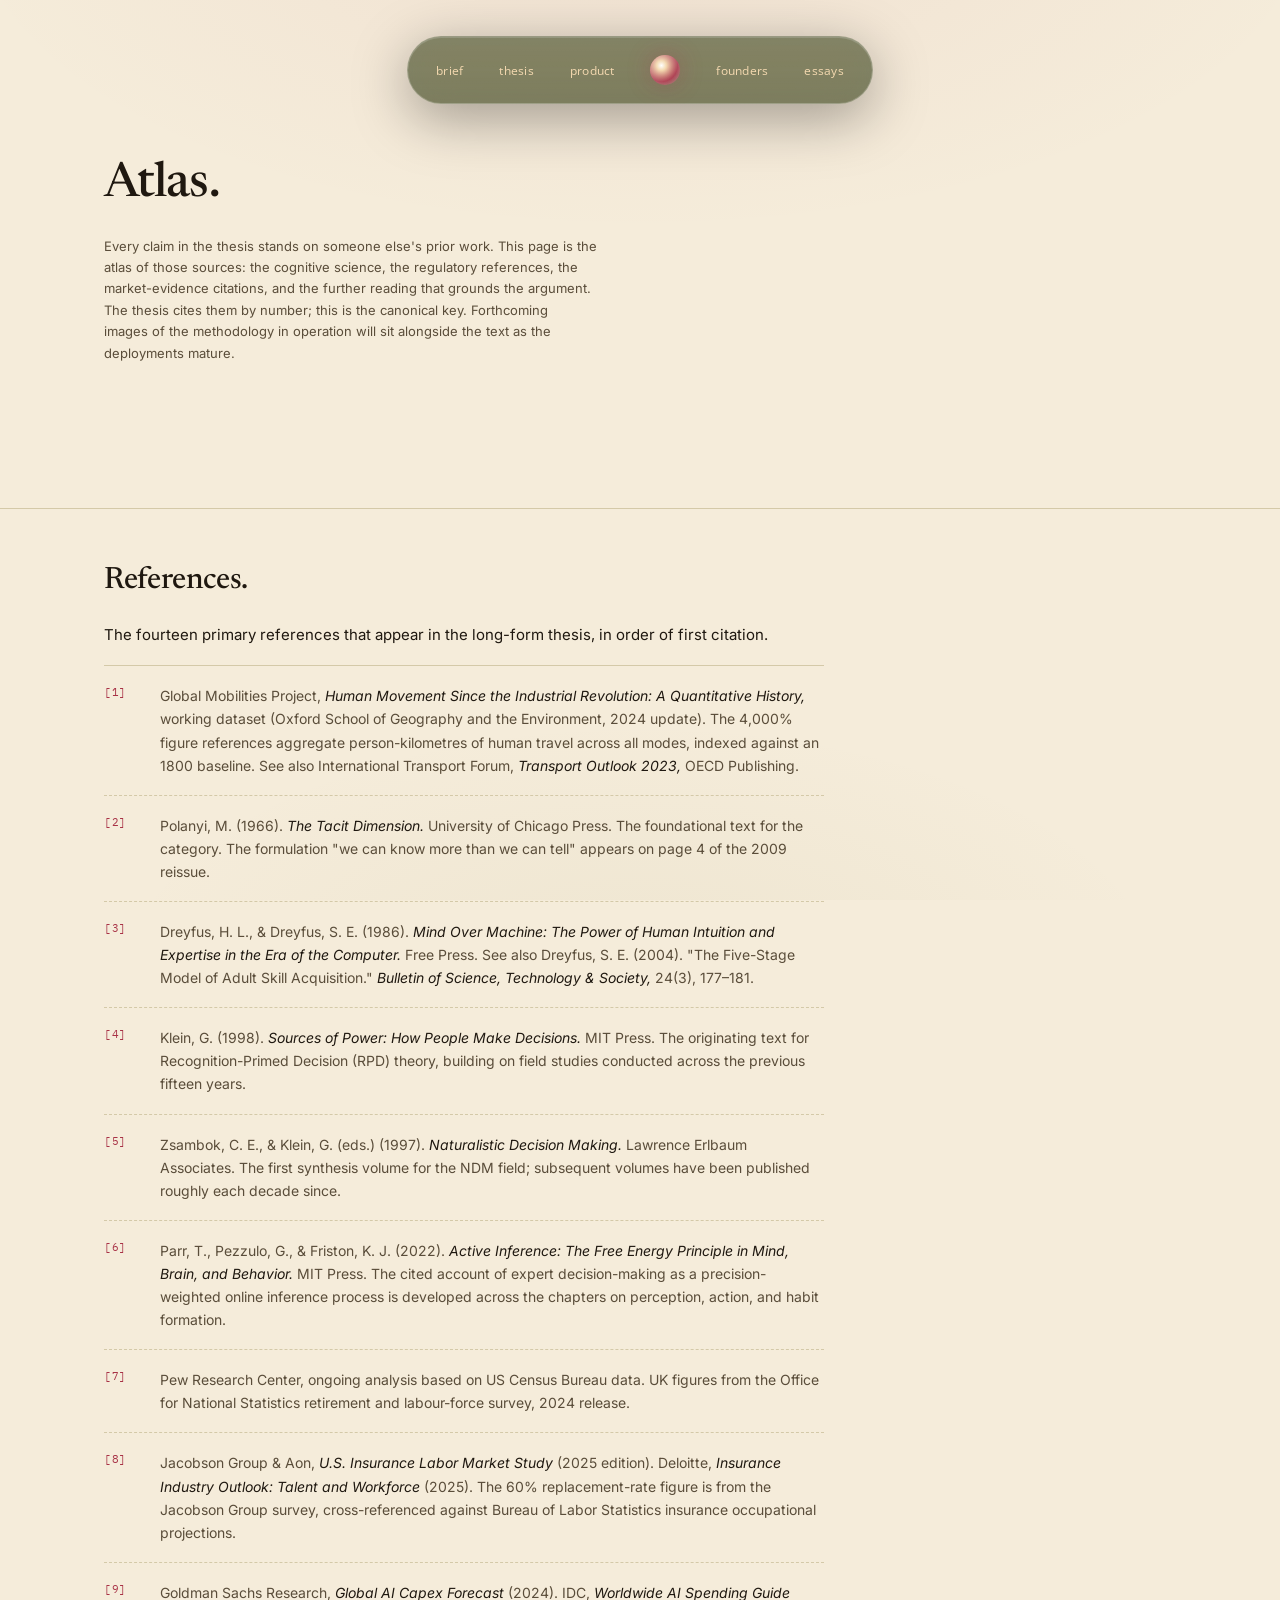
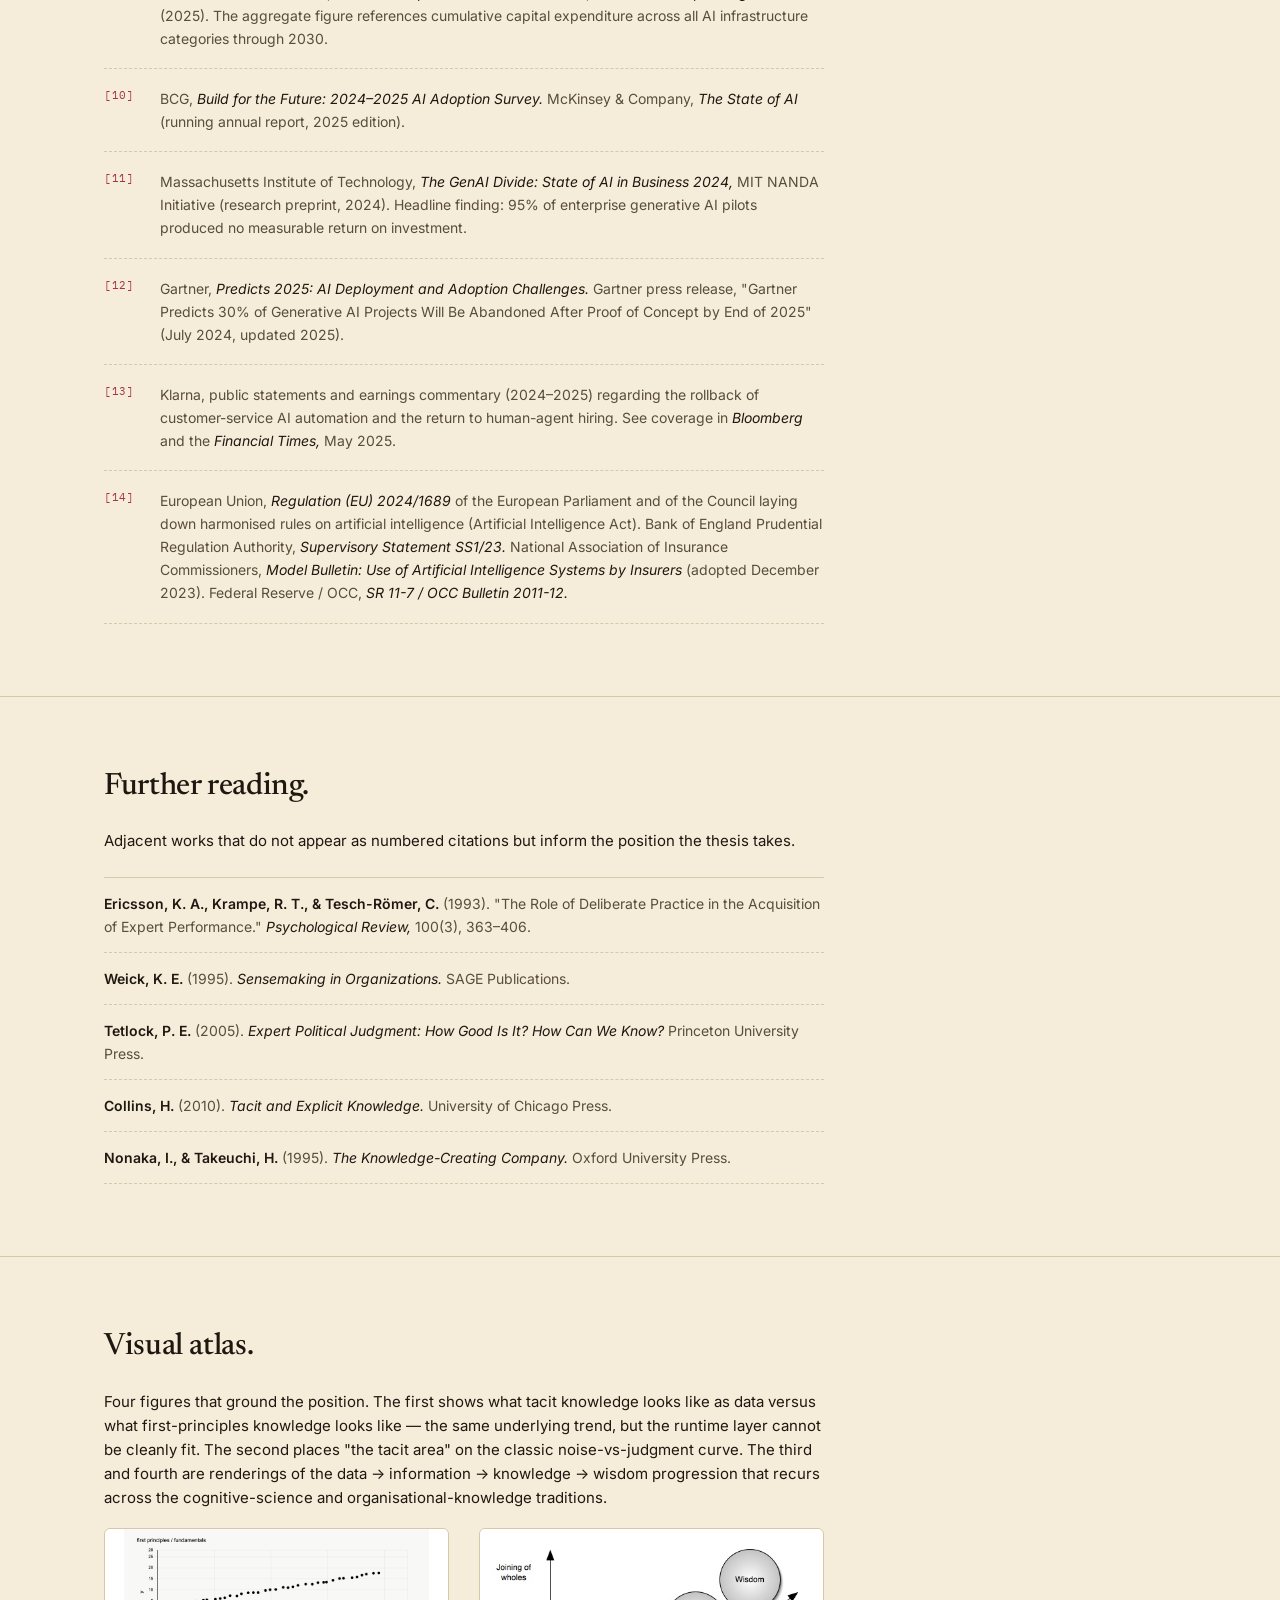
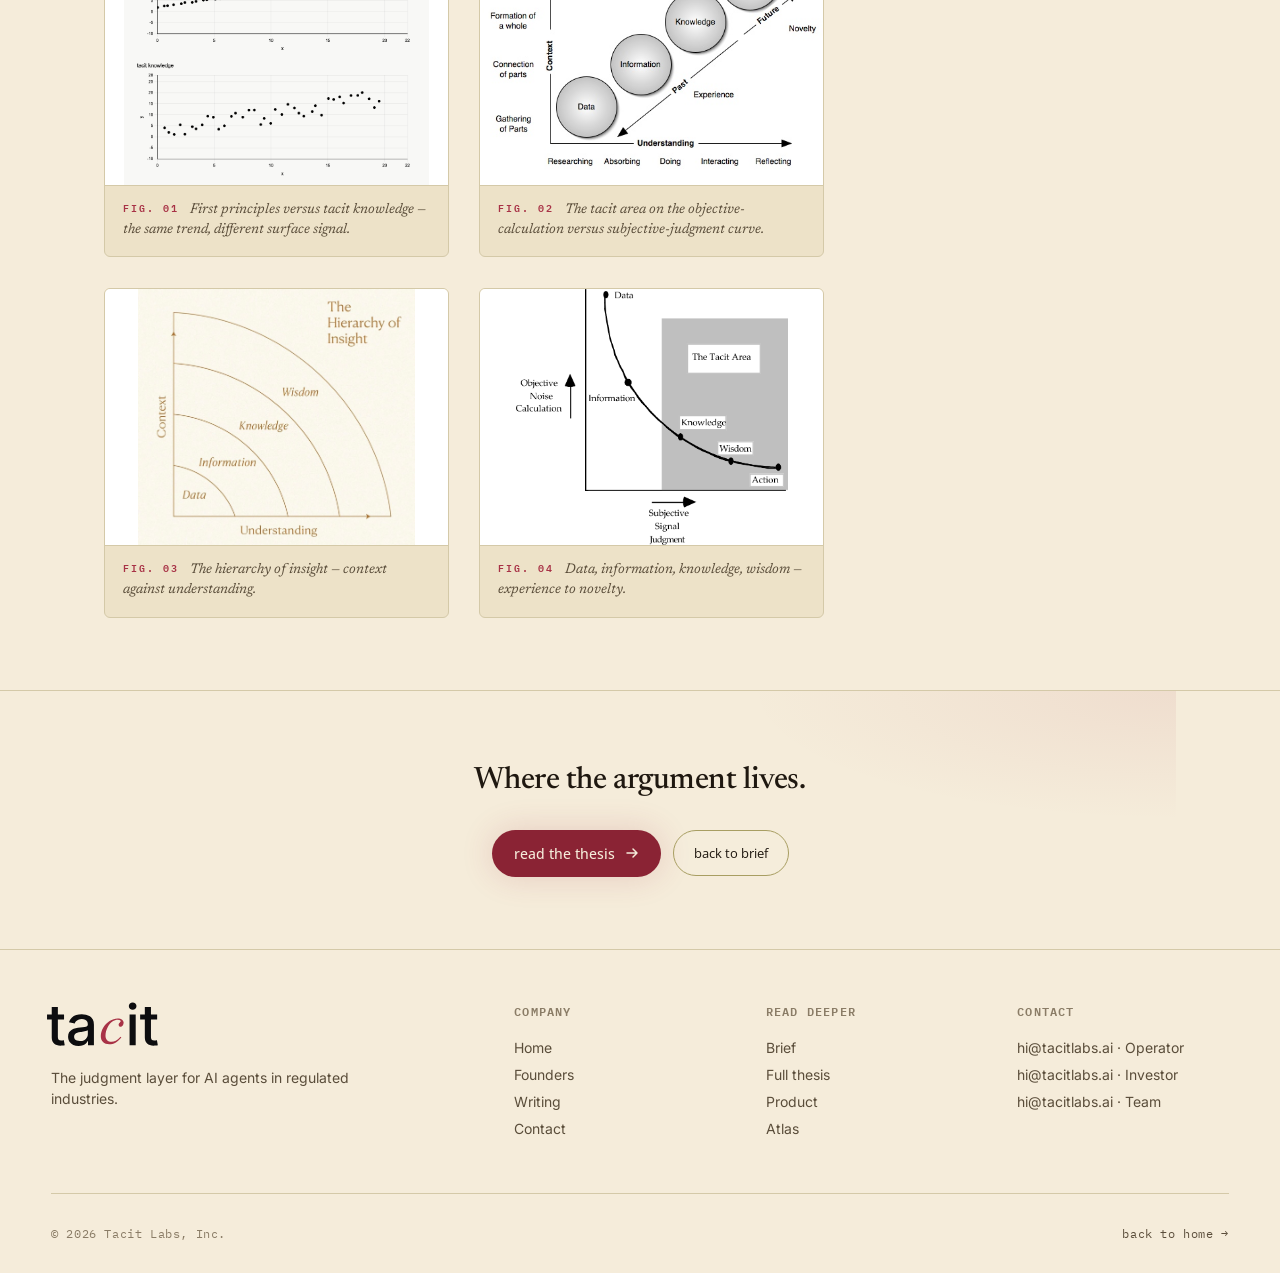
==== atlas.html @ 92743962 "Initial commit: Tacit Labs marketing site Static site for tacitlabs.ai — home (video hero), brief, f" ====
<!doctype html>
<html lang="en">
<head>
<meta charset="utf-8">
<meta name="viewport" content="width=device-width,initial-scale=1">
<meta name="description" content="An atlas of expert judgement: the three layers of organisational knowledge, the intellectual lineage Tacit draws on, and the methodological commitments it forces.">
<meta name="author" content="Tacit Labs">
<meta name="theme-color" content="#a83246">
<link rel="canonical" href="https://tacitlabs.ai/atlas.html">
<link rel="icon" type="image/svg+xml" href="assets/favicon.svg">
<link rel="apple-touch-icon" href="assets/favicon.svg">

<meta property="og:type" content="article">
<meta property="og:site_name" content="Tacit">
<meta property="og:title" content="Atlas — Tacit">
<meta property="og:description" content="An atlas of expert judgement: the three layers of organisational knowledge, the intellectual lineage, and the commitments it forces.">
<meta property="og:url" content="https://tacitlabs.ai/atlas.html">
<meta property="og:image" content="https://tacitlabs.ai/assets/og-card.svg">
<meta property="og:image:type" content="image/svg+xml">
<meta property="og:image:width" content="1200">
<meta property="og:image:height" content="630">

<meta name="twitter:card" content="summary_large_image">
<meta name="twitter:title" content="Atlas — Tacit">
<meta name="twitter:description" content="An atlas of expert judgement: the three layers of organisational knowledge and the intellectual lineage.">
<meta name="twitter:image" content="https://tacitlabs.ai/assets/og-card.svg">

<link rel="preconnect" href="https://fonts.googleapis.com">
<link rel="preconnect" href="https://fonts.gstatic.com" crossorigin>
<link href="https://fonts.googleapis.com/css2?family=IBM+Plex+Mono:wght@400;500;600&family=Inter:wght@300;400;500;600;700&family=Newsreader:ital,opsz,wght@0,6..72,400;0,6..72,500;0,6..72,600;0,6..72,700;1,6..72,400&family=Open+Sans:wght@400;500;600;700;800&display=swap" rel="stylesheet">
<link rel="stylesheet" href="tacit-reading.css">
<title>Atlas — Tacit</title>
<style>
  .source-grid{
    display:grid;
    grid-template-columns:repeat(2, minmax(0, 1fr));
    gap:clamp(20px, 2.4vw, 36px);
    margin-top:14px;
  }
  @media (max-width:760px){ .source-grid{ grid-template-columns:1fr; } }
  .source-card{
    padding:22px 22px 24px;
    border:1px solid var(--border);
    border-radius:6px;
    background:var(--bg-deep);
    display:flex; flex-direction:column; gap:10px;
  }
  .source-card .src-meta{
    font:10px/1 "IBM Plex Mono", monospace;
    letter-spacing:.20em;
    text-transform:uppercase;
    color:var(--text-dim);
  }
  .source-card h3{
    font:600 18px/1.25 "Newsreader", Georgia, serif;
    color:var(--text);
    margin:0;
    letter-spacing:-0.005em;
  }
  .source-card h3 .who-meta{
    display:block;
    font:400 12px/1.3 "IBM Plex Mono", monospace;
    color:var(--text-dim);
    letter-spacing:.06em;
    text-transform:none;
    margin-top:4px;
  }
  .source-card p{
    margin:0;
    font:14px/1.6 "Söhne", "Inter", system-ui, sans-serif;
    color:var(--text-muted);
  }
  .source-card .src-work{
    font:11px/1.5 "IBM Plex Mono", monospace;
    color:var(--accent);
    letter-spacing:.04em;
    margin-top:auto;
    padding-top:6px;
    border-top:1px dashed var(--border);
  }

  .layer-stack{
    display:flex; flex-direction:column; gap:14px;
    margin-top:18px;
  }
  .layer-row{
    display:grid;
    grid-template-columns:84px 1fr;
    gap:24px;
    padding:18px 0;
    border-bottom:1px solid var(--border);
    align-items:baseline;
  }
  .layer-row:last-child{ border-bottom:none; }
  .layer-pct{
    font:600 28px/1 "Newsreader", Georgia, serif;
    color:var(--accent);
    font-variant-numeric:tabular-nums;
  }
  .layer-body strong{ display:block; font:600 14px/1.4 "Söhne","Inter",system-ui,sans-serif; letter-spacing:.02em; margin-bottom:6px; }
  .layer-body p{ margin:0; font:14px/1.65 "Söhne","Inter",system-ui,sans-serif; color:var(--text-muted); }

  .commit-list{
    list-style:none;
    margin:14px 0 0;
    padding:0;
    display:flex; flex-direction:column; gap:14px;
  }
  .commit-list li{
    padding-left:22px;
    position:relative;
    font:14px/1.65 "Söhne","Inter",system-ui,sans-serif;
    color:var(--text-muted);
  }
  .commit-list li::before{
    content:"·";
    position:absolute;
    left:0; top:-2px;
    font:600 22px/1 "Newsreader", Georgia, serif;
    color:var(--accent);
  }
  .commit-list strong{ color:var(--text); font-weight:600; }

  /* References list */
  .references-block{
    margin-top:18px;
  }
  .references-block ol{
    counter-reset:ref;
    list-style:none;
    margin:0;
    padding:0;
    border-top:1px solid var(--border);
  }
  .references-block li{
    counter-increment:ref;
    position:relative;
    padding:18px 0 18px 56px;
    border-bottom:1px dashed var(--border);
    font:14px/1.65 "Söhne","Inter",system-ui,sans-serif;
    color:var(--text-muted);
  }
  .references-block li::before{
    content:"[" counter(ref) "]";
    position:absolute;
    left:0; top:18px;
    font:11px/1.5 "IBM Plex Mono",monospace;
    letter-spacing:.06em;
    color:var(--accent);
  }
  .references-block li strong{ color:var(--text); font-weight:600; }
  .references-block li em{ color:var(--text); font-style:italic; }
  .further-reading-block{ margin-top:24px; }
  .further-reading-block ul{ list-style:none; margin:0; padding:0; border-top:1px solid var(--border); }
  .further-reading-block li{
    padding:14px 0;
    font:14px/1.65 "Söhne","Inter",system-ui,sans-serif;
    color:var(--text-muted);
    border-bottom:1px dashed var(--border);
  }
  .further-reading-block li em{ color:var(--text); font-style:italic; }
  .further-reading-block li strong{ color:var(--text); font-weight:600; }

  /* Image placeholders */
  .image-grid{
    display:grid;
    grid-template-columns:repeat(2, minmax(0, 1fr));
    gap:clamp(20px,2.4vw,32px);
    margin-top:18px;
  }
  @media (max-width:760px){ .image-grid{ grid-template-columns:1fr; } }
  .image-card{
    margin:0;
    border:1px solid var(--border);
    border-radius:6px;
    background:var(--bg-deep);
    overflow:hidden;
    display:flex; flex-direction:column;
  }
  .image-card img{
    width:100%; height:auto;
    aspect-ratio:4 / 3;
    object-fit:contain;
    object-position:center;
    background:#ffffff;
    display:block;
    border-bottom:1px solid var(--border);
  }
  .image-card .ic-figcaption{
    padding:14px 18px 16px;
    font:14px/1.45 "Newsreader",Georgia,serif;
    font-style:italic;
    color:var(--text-muted);
  }
  .image-card .ic-label{
    display:inline-block;
    margin-right:8px;
    font:600 10px/1 "IBM Plex Mono",monospace;
    letter-spacing:.20em;
    text-transform:uppercase;
    color:var(--accent);
    font-style:normal;
    vertical-align:1px;
  }
</style>
</head>
<body class="palette-maroon">

  <div class="nav-wrap">
    <nav class="tacit-nav" aria-label="Primary">
      <a href="brief.html" data-nav="brief">brief</a>
      <a href="thesis.html" data-nav="thesis">thesis</a>
      <a href="product.html" data-nav="product">product</a>
      <a href="index.html" class="logo-link" aria-label="Home"><span class="logo" aria-hidden="true"></span></a>
      <a href="founders.html" data-nav="founders">founders</a>
      <a href="essays.html" data-nav="essays">essays</a>
    </nav>
  </div>

  <main class="page">
    <header>
      <h1 class="page-title">Atlas.</h1>
      <p class="t10 lead">Every claim in the thesis stands on someone else's prior work. This page is the atlas of those sources: the cognitive science, the regulatory references, the market-evidence citations, and the further reading that grounds the argument. The thesis cites them by number; this is the canonical key. Forthcoming images of the methodology in operation will sit alongside the text as the deployments mature.</p>
    </header>

    <section class="section col">
      <h2 class="section-title">References.</h2>
      <p class="t12">The fourteen primary references that appear in the long-form thesis, in order of first citation.</p>
      <div class="references-block">
        <ol>
          <li>Global Mobilities Project, <em>Human Movement Since the Industrial Revolution: A Quantitative History,</em> working dataset (Oxford School of Geography and the Environment, 2024 update). The 4,000% figure references aggregate person-kilometres of human travel across all modes, indexed against an 1800 baseline. See also International Transport Forum, <em>Transport Outlook 2023,</em> OECD Publishing.</li>
          <li>Polanyi, M. (1966). <em>The Tacit Dimension.</em> University of Chicago Press. The foundational text for the category. The formulation "we can know more than we can tell" appears on page 4 of the 2009 reissue.</li>
          <li>Dreyfus, H. L., &amp; Dreyfus, S. E. (1986). <em>Mind Over Machine: The Power of Human Intuition and Expertise in the Era of the Computer.</em> Free Press. See also Dreyfus, S. E. (2004). "The Five-Stage Model of Adult Skill Acquisition." <em>Bulletin of Science, Technology &amp; Society,</em> 24(3), 177–181.</li>
          <li>Klein, G. (1998). <em>Sources of Power: How People Make Decisions.</em> MIT Press. The originating text for Recognition-Primed Decision (RPD) theory, building on field studies conducted across the previous fifteen years.</li>
          <li>Zsambok, C. E., &amp; Klein, G. (eds.) (1997). <em>Naturalistic Decision Making.</em> Lawrence Erlbaum Associates. The first synthesis volume for the NDM field; subsequent volumes have been published roughly each decade since.</li>
          <li>Parr, T., Pezzulo, G., &amp; Friston, K. J. (2022). <em>Active Inference: The Free Energy Principle in Mind, Brain, and Behavior.</em> MIT Press. The cited account of expert decision-making as a precision-weighted online inference process is developed across the chapters on perception, action, and habit formation.</li>
          <li>Pew Research Center, ongoing analysis based on US Census Bureau data. UK figures from the Office for National Statistics retirement and labour-force survey, 2024 release.</li>
          <li>Jacobson Group &amp; Aon, <em>U.S. Insurance Labor Market Study</em> (2025 edition). Deloitte, <em>Insurance Industry Outlook: Talent and Workforce</em> (2025). The 60% replacement-rate figure is from the Jacobson Group survey, cross-referenced against Bureau of Labor Statistics insurance occupational projections.</li>
          <li>Goldman Sachs Research, <em>Global AI Capex Forecast</em> (2024). IDC, <em>Worldwide AI Spending Guide</em> (2025). The aggregate figure references cumulative capital expenditure across all AI infrastructure categories through 2030.</li>
          <li>BCG, <em>Build for the Future: 2024–2025 AI Adoption Survey.</em> McKinsey &amp; Company, <em>The State of AI</em> (running annual report, 2025 edition).</li>
          <li>Massachusetts Institute of Technology, <em>The GenAI Divide: State of AI in Business 2024,</em> MIT NANDA Initiative (research preprint, 2024). Headline finding: 95% of enterprise generative AI pilots produced no measurable return on investment.</li>
          <li>Gartner, <em>Predicts 2025: AI Deployment and Adoption Challenges.</em> Gartner press release, "Gartner Predicts 30% of Generative AI Projects Will Be Abandoned After Proof of Concept by End of 2025" (July 2024, updated 2025).</li>
          <li>Klarna, public statements and earnings commentary (2024–2025) regarding the rollback of customer-service AI automation and the return to human-agent hiring. See coverage in <em>Bloomberg</em> and the <em>Financial Times,</em> May 2025.</li>
          <li>European Union, <em>Regulation (EU) 2024/1689</em> of the European Parliament and of the Council laying down harmonised rules on artificial intelligence (Artificial Intelligence Act). Bank of England Prudential Regulation Authority, <em>Supervisory Statement SS1/23.</em> National Association of Insurance Commissioners, <em>Model Bulletin: Use of Artificial Intelligence Systems by Insurers</em> (adopted December 2023). Federal Reserve / OCC, <em>SR 11-7 / OCC Bulletin 2011-12.</em></li>
        </ol>
      </div>
    </section>

    <section class="section col">
      <h2 class="section-title">Further reading.</h2>
      <p class="t12">Adjacent works that do not appear as numbered citations but inform the position the thesis takes.</p>
      <div class="further-reading-block">
        <ul>
          <li><strong>Ericsson, K. A., Krampe, R. T., &amp; Tesch-Römer, C.</strong> (1993). "The Role of Deliberate Practice in the Acquisition of Expert Performance." <em>Psychological Review,</em> 100(3), 363–406.</li>
          <li><strong>Weick, K. E.</strong> (1995). <em>Sensemaking in Organizations.</em> SAGE Publications.</li>
          <li><strong>Tetlock, P. E.</strong> (2005). <em>Expert Political Judgment: How Good Is It? How Can We Know?</em> Princeton University Press.</li>
          <li><strong>Collins, H.</strong> (2010). <em>Tacit and Explicit Knowledge.</em> University of Chicago Press.</li>
          <li><strong>Nonaka, I., &amp; Takeuchi, H.</strong> (1995). <em>The Knowledge-Creating Company.</em> Oxford University Press.</li>
        </ul>
      </div>
    </section>

    <section class="section col">
      <h2 class="section-title">Visual atlas.</h2>
      <p class="t12">Four figures that ground the position. The first shows what tacit knowledge looks like as data versus what first-principles knowledge looks like — the same underlying trend, but the runtime layer cannot be cleanly fit. The second places "the tacit area" on the classic noise-vs-judgment curve. The third and fourth are renderings of the data → information → knowledge → wisdom progression that recurs across the cognitive-science and organisational-knowledge traditions.</p>
      <div class="image-grid">
        <figure class="image-card">
          <img src="assets/fig-tacit-vs-fundamentals.png" alt="Two scatter plots: clean linear trend labeled 'first principles / fundamentals' above, noisy trend labeled 'tacit knowledge' below.">
          <figcaption class="ic-figcaption"><span class="ic-label">Fig. 01</span> First principles versus tacit knowledge — the same trend, different surface signal.</figcaption>
        </figure>
        <figure class="image-card">
          <img src="assets/fig-tacit-area.jpg" alt="A curve descending from 'Data' through 'Information / Knowledge / Wisdom' to 'Action', with the right portion shaded as 'The Tacit Area'.">
          <figcaption class="ic-figcaption"><span class="ic-label">Fig. 02</span> The tacit area on the objective-calculation versus subjective-judgment curve.</figcaption>
        </figure>
        <figure class="image-card">
          <img src="assets/fig-hierarchy-of-insight.jpg" alt="Editorial parchment diagram of nested arcs: Data, Information, Knowledge, Wisdom — with axes Context and Understanding.">
          <figcaption class="ic-figcaption"><span class="ic-label">Fig. 03</span> The hierarchy of insight — context against understanding.</figcaption>
        </figure>
        <figure class="image-card">
          <img src="assets/fig-dikw-progression.png" alt="Four circles arranged diagonally — Data, Information, Knowledge, Wisdom — with axes Context (vertical) and Understanding (horizontal), and a diagonal labelled Past · Experience · Future · Novelty.">
          <figcaption class="ic-figcaption"><span class="ic-label">Fig. 04</span> Data, information, knowledge, wisdom — experience to novelty.</figcaption>
        </figure>
      </div>
    </section>

    <section class="section-cta cta-center">
      <h2 class="h">Where the argument lives.</h2>
      <div class="ctas">
        <a class="cta" href="thesis.html">read the thesis
          <svg width="14" height="14" viewBox="0 0 14 14" fill="none" aria-hidden="true">
            <path d="M2 7h10M8 3l4 4-4 4" stroke="currentColor" stroke-width="1.5" stroke-linecap="round" stroke-linejoin="round"/>
          </svg>
        </a>
        <a class="cta-ghost" href="brief.html">back to brief</a>
      </div>
    </section>
  </main>

  <footer class="site-foot">
    <div>
      <div class="foot-brand" aria-label="tacitlabs"><img src="assets/tacit-wordmark.svg" alt="tacit"></div>
      <p class="colophon">The judgment layer for AI agents in regulated industries.</p>
    </div>
    <div>
      <h4>Company</h4>
      <ul>
        <li><a href="index.html">Home</a></li>
        <li><a href="founders.html">Founders</a></li>
        <li><a href="essays.html">Writing</a></li>
        <li><a href="mailto:hi@tacitlabs.ai">Contact</a></li>
      </ul>
    </div>
    <div>
      <h4>Read deeper</h4>
      <ul>
        <li><a href="brief.html">Brief</a></li>
        <li><a href="thesis.html">Full thesis</a></li>
        <li><a href="product.html">Product</a></li>
        <li><a href="atlas.html">Atlas</a></li>
      </ul>
    </div>
    <div>
      <h4>Contact</h4>
      <ul>
        <li><a href="mailto:hi@tacitlabs.ai?subject=Operator">hi@tacitlabs.ai · Operator</a></li>
        <li><a href="mailto:hi@tacitlabs.ai?subject=Investor">hi@tacitlabs.ai · Investor</a></li>
        <li><a href="mailto:hi@tacitlabs.ai?subject=Team">hi@tacitlabs.ai · Team</a></li>
      </ul>
    </div>
    <div class="signoff">
      <span>© 2026 Tacit Labs, Inc.</span>
      <span><a href="index.html">back to home →</a></span>
    </div>
  </footer>
</body>
</html>
---- tacit-reading.css ----
/* Tacitlabs — Reading Room
   Shared styles for sub-pages (The Layer Below, How We Capture,
   Insurance, Founders, Essays). Palettes mirror the homepage. */

/* ============== Palettes ============== */
/* Reading pages use a WARM NEUTRAL background, with olive used only
   for borders/lines and maroon as the bright accent. Light theme. */
:root, body.palette-maroon{
  --bg:#f5ecda;            /* warm parchment */
  --bg-deep:#ede2c8;       /* deeper warm cream for surfaces */
  --surface:rgba(48,42,28,.05);
  --text:#1f1810;          /* deep warm brown */
  --text-muted:#5a4d3a;    /* warm taupe */
  --text-dim:#8a7c66;      /* light warm taupe */
  --border:#d4c9a8;        /* faint olive line */
  --border-strong:#a89e62; /* deeper olive */
  --olive:#7a7530;
  --accent:#a83246;        /* maroon — the bright accent */
  --accent-soft:rgba(168,50,70,.08);
  --accent-glow:rgba(168,50,70,.32);
  --cta-fg:#f5ecda;
  --cta-bg:#8a2334;
}

/* ============== Base ============== */
*{ box-sizing:border-box }
html,body{ height:100%; margin:0 }
body{ overflow-x:clip; }
body{
  min-height:100svh;
  background:var(--bg);
  color:var(--text);
  font-family:"Söhne","Söhne Web","Inter",system-ui,sans-serif;
  -webkit-font-smoothing:antialiased;
  text-rendering:optimizeLegibility;
  /* Very subtle warm wash: a faint maroon glow top, faint olive bottom */
  background-image:
    radial-gradient(ellipse 90% 60% at 50% -10%, rgba(168,50,70,.06), transparent 60%),
    radial-gradient(ellipse 70% 50% at 50% 110%, rgba(122,117,48,.06), transparent 60%);
  background-attachment:fixed;
}

a{ color:inherit }

/* ============== Nav (olive glass, same as homepage) ============== */
.nav-wrap{
  position:sticky; top:18px; z-index:10;
  display:flex; justify-content:center;
  padding:0 clamp(16px,4vw,40px);
  margin-bottom:clamp(40px,8vh,90px);
  padding-top:18px;
}
nav.tacit-nav{
  display:flex; gap:12px; align-items:center;
  padding:10px 16px;
  border:1px solid rgba(255,255,255,.22);
  border-radius:999px;
  background:
    linear-gradient(180deg, rgba(255,255,255,.06), rgba(255,255,255,.01)),
    rgba(48,58,22,.62);
  backdrop-filter:blur(20px) saturate(160%);
  -webkit-backdrop-filter:blur(20px) saturate(160%);
  box-shadow:
    inset 0 1px 0 rgba(255,255,255,.16),
    0 14px 56px rgba(0,0,0,.34);
}
nav.tacit-nav a{
  color:#f4d9b0;
  font-family:"Open Sans",system-ui,sans-serif;
  font-size:12px;
  letter-spacing:.02em;
  text-decoration:none;
  padding:8px 12px;
  border-radius:999px;
  text-transform:lowercase;
  transition:color .2s ease, background .2s ease;
}
nav.tacit-nav a:hover{
  color:#ffe4b8;
  background:rgba(255,255,255,.08);
}
nav.tacit-nav a.current{
  color:#ffe4b8;
  background:rgba(168,50,70,.42);
}
nav.tacit-nav a:focus-visible{
  outline:none;
  color:var(--accent);
  box-shadow:0 0 0 2px rgba(168,50,70,.55);
}
.logo-link{
  display:inline-flex;
  align-items:center;
  justify-content:center;
  padding:2px;
  border-radius:999px;
  text-decoration:none;
  flex:0 0 auto;
}
.logo-link:focus-visible{
  outline:none;
  box-shadow:0 0 0 2px var(--accent);
}
.logo{
  display:block;
  width:30px; height:30px; border-radius:999px;
  background:radial-gradient(circle at 38% 35%, #ffffff 0%, #f4d9b0 18%, var(--accent) 60%, rgba(168,50,70,.08) 100%);
  box-shadow:0 0 24px var(--accent-glow), inset 0 0 12px rgba(255,255,255,.3);
  flex:0 0 auto;
}

/* ============== Page shell ============== */
.page{
  position:relative;
  max-width:1200px;
  margin:0 auto;
  padding:0 clamp(20px,5vw,80px) 0;
}

/* Header (block 1) gets section-equivalent bottom padding so the hairline
   divider into the first section sits the same distance from header
   content as it does between any two sections. */
.page > header{
  padding-bottom:clamp(56px,8vh,96px);
}
.page > header > *:last-child{
  margin-bottom:0;
}

/* A narrower reading column for prose-only sections */
.col{ max-width:720px; }

/* ============== Header ============== */
.page-eyebrow{
  font:11px/1 "IBM Plex Mono",monospace;
  letter-spacing:.20em;
  text-transform:lowercase;
  color:var(--text-dim);
  display:flex; align-items:center; gap:10px;
  margin-bottom:24px;
}
.page-eyebrow::before{
  content:""; width:6px; height:6px; border-radius:999px;
  background:var(--accent); box-shadow:0 0 12px var(--accent-glow);
}
.page-title{
  font-family:"Newsreader",Georgia,serif;
  font-size:clamp(32px,3.8vw,54px);
  letter-spacing:-.018em;
  line-height:1.1;
  font-weight:500;
  margin:0 0 24px;
  max-width:22ch;
  text-wrap:balance;
}
.page-deck{
  font-family:"Söhne","Söhne Web","Inter",system-ui,sans-serif;
  font-size:clamp(17px,1.4vw,20px);
  line-height:1.5;
  color:var(--text-muted);
  margin:0 0 clamp(28px,4vh,40px);
  max-width:48ch;
  text-wrap:balance;
  font-weight:400;
}

/* T10 lead-in directly inside <header>. When followed by a .page-deck
   the deck's own bottom margin handles spacing to the next section, so
   keep the gap between lead and deck tight. */
.t10.lead{
  margin:0 0 clamp(18px,2.5vh,28px);
  max-width:62ch;
}
/* When the lead is the last header child (no deck below), restore a fuller
   gap so the hero breathes before the first section. */
.t10.lead:last-child{
  margin-bottom:clamp(48px,8vh,80px);
}

/* ============== Sections ============== */
/* Interloom-style "gated" blocks — every section bounded by a hairline rule
   that extends edge-to-edge across the viewport. */
.section{
  position:relative;
  margin-top:0;
  padding:clamp(56px,8vh,96px) 0;
  border-top:1px solid var(--border);
}
.section:first-of-type{ padding-top:clamp(40px,6vh,72px); }

/* Full-bleed wings that extend the section's top border to viewport edges */
.section::before,
.section::after,
.section-quote::before,
.section-quote::after,
.section-cta::before,
.section-cta::after{
  content:"";
  position:absolute;
  top:-1px;
  width:50vw;
  height:1px;
  background:var(--border);
  pointer-events:none;
}
.section::before,
.section-quote::before,
.section-cta::before{ right:100%; }
.section::after,
.section-quote::after,
.section-cta::after{ left:100%; }
.section-title{
  font-family:"Newsreader",Georgia,serif;
  font-size:clamp(24px,2.4vw,34px);
  letter-spacing:-.012em;
  font-weight:500;
  line-height:1.18;
  margin:0 0 24px;
  max-width:28ch;
  color:var(--text);
  text-wrap:balance;
}
.section-num{
  font:10px/1 "IBM Plex Mono",monospace;
  letter-spacing:.20em;
  text-transform:lowercase;
  color:var(--text-dim);
  margin-bottom:14px;
  display:block;
}
.divider{
  border:0;
  height:1px;
  background:var(--border);
  margin:clamp(64px,10vh,120px) 0 0;
}

/* Two-column subclaim grid (Interloom-style paired modules) */
.grid-2{
  display:grid;
  grid-template-columns:1fr 1fr;
  gap:clamp(40px,5vw,80px);
  margin-top:clamp(32px,5vh,56px);
}
.grid-2 .col-h{
  font-family:"Open Sans",system-ui,sans-serif;
  font-size:clamp(19px,1.8vw,24px);
  font-weight:600;
  text-transform:lowercase;
  letter-spacing:-.012em;
  line-height:1.2;
  margin:0 0 14px;
  color:var(--text);
}
@media (max-width:780px){
  .grid-2{ grid-template-columns:1fr; gap:40px; }
}

/* Stats row — big numerics with captions. Inner borders removed since
   the parent .section already provides hairline boundaries. */
.stats{
  display:grid;
  grid-template-columns:1fr 1fr;
  gap:clamp(32px,4vw,72px);
}
.stat .num{
  font-family:"Times New Roman",Times,serif;
  font-size:clamp(48px,7vw,92px);
  font-weight:400;
  line-height:.95;
  letter-spacing:-.035em;
  color:var(--accent);
  font-variant-numeric:tabular-nums;
}
.stat .lbl{
  font-family:"Söhne","Söhne Web","Inter",system-ui,sans-serif;
  font-size:15px;
  line-height:1.55;
  color:var(--text-muted);
  margin-top:18px;
  max-width:32ch;
}
@media (max-width:780px){
  .stats{ grid-template-columns:1fr; gap:32px; }
}

/* Layer / architecture rows (Projection → Canonical → Source pattern) */
.layers{
  margin-top:clamp(40px,6vh,72px);
  border-top:1px solid var(--border-strong);
  background:linear-gradient(180deg, rgba(168,50,70,.04), transparent 60%);
  border-radius:18px 18px 0 0;
  overflow:hidden;
}
.layer{
  display:grid;
  grid-template-columns:180px 1fr 1.4fr;
  gap:32px;
  align-items:baseline;
  padding:28px clamp(20px,3vw,32px);
  border-bottom:1px solid var(--border);
}
.layer:last-child{ border-bottom:1px solid var(--border-strong); }
.layer .step{
  font:11px/1 "IBM Plex Mono",monospace;
  letter-spacing:.18em;
  text-transform:lowercase;
  color:var(--text-dim);
}
.layer .name{
  font-family:"Open Sans",system-ui,sans-serif;
  font-size:clamp(20px,1.9vw,26px);
  font-weight:600;
  text-transform:lowercase;
  letter-spacing:-.015em;
  line-height:1.1;
  color:var(--text);
}
.layer .desc{
  font-family:"Söhne","Söhne Web","Inter",system-ui,sans-serif;
  font-size:15px;
  line-height:1.6;
  color:var(--text-muted);
}
@media (max-width:780px){
  .layer{ grid-template-columns:1fr; gap:8px; padding:22px 20px; }
}

/* Full-bleed pull-quote section */
.section-quote{
  position:relative;
  margin:0;
  padding:clamp(56px,8vh,96px) 0;
  border-top:1px solid var(--border);
}
.section-quote .q{
  font-family:"Newsreader",Georgia,serif;
  font-style:italic;
  font-size:clamp(24px,3vw,38px);
  line-height:1.25;
  color:var(--text);
  max-width:28ch;
  margin:0;
  text-wrap:balance;
}
.section-quote .src{
  font:11px/1 "IBM Plex Mono",monospace;
  letter-spacing:.16em;
  color:var(--text-dim);
  margin-top:28px;
  text-transform:lowercase;
  display:flex; align-items:center; gap:12px;
}
.section-quote .src::before{
  content:""; width:32px; height:1px; background:var(--accent);
}

/* Closing CTA block — bottom edge is the footer's top border */
.section-cta{
  position:relative;
  margin-top:0;
  padding:clamp(56px,8vh,96px) clamp(28px,5vw,64px);
  border-top:1px solid var(--border);
  display:grid;
  gap:28px;
  background:
    radial-gradient(ellipse 80% 100% at 100% 0%, var(--accent-soft), transparent 50%);
}
.section-cta .h{
  font-family:"Newsreader",Georgia,serif;
  font-size:clamp(24px,2.4vw,34px);
  font-weight:500;
  letter-spacing:-.014em;
  line-height:1.15;
  max-width:28ch;
  margin:0;
  text-wrap:balance;
}
.section-cta .ctas{
  display:flex; gap:12px; flex-wrap:wrap; align-items:center;
}
.section-cta.cta-center{
  justify-items:center;
  text-align:center;
  gap:32px;
}
.section-cta.cta-center .h{ margin-left:auto; margin-right:auto; }
.section-cta.cta-center .ctas{ justify-content:center; }
.section-cta .cta{
  display:inline-flex; align-items:center; gap:10px;
  padding:14px 22px;
  background:var(--cta-bg);
  color:var(--cta-fg);
  border-radius:999px;
  font-family:"Open Sans",system-ui,sans-serif;
  font-size:14px; font-weight:500;
  text-transform:lowercase;
  text-decoration:none;
  transition:transform .2s ease, box-shadow .2s ease;
  box-shadow:0 0 32px rgba(168,50,70,.18);
}
.section-cta .cta:hover{ transform:translateY(-2px); box-shadow:0 6px 40px rgba(168,50,70,.28); }
.section-cta .cta-ghost{
  display:inline-flex; align-items:center; gap:8px;
  padding:13px 20px;
  border-radius:999px;
  border:1px solid var(--border-strong);
  background:rgba(255,255,255,.04);
  color:var(--text);
  font-family:"Open Sans",system-ui,sans-serif;
  font-size:13px;
  text-transform:lowercase;
  text-decoration:none;
  transition:background .2s ease;
}
.section-cta .cta-ghost:hover{ background:rgba(255,255,255,.08); }

/* Founder card (founders page) */
.founder{
  display:grid;
  grid-template-columns:200px 1fr;
  gap:clamp(28px,4vw,56px);
  margin-top:clamp(48px,7vh,80px);
  padding-top:clamp(48px,7vh,80px);
  border-top:1px solid var(--border);
  align-items:start;
}
.founder:first-of-type{ border-top:0; padding-top:0; margin-top:clamp(32px,5vh,56px); }
.founder .portrait{
  width:200px; height:240px;
  border-radius:14px;
  background:
    radial-gradient(circle at 35% 30%, rgba(168,50,70,.10), transparent 60%),
    rgba(122,117,48,.06);
  border:1px solid var(--border);
  display:grid;
  place-items:center;
  font:10px/1 "IBM Plex Mono",monospace;
  letter-spacing:.16em;
  color:var(--text-dim);
  text-transform:lowercase;
  overflow:hidden;
}
.founder .portrait img{
  width:100%; height:100%;
  object-fit:cover;
  object-position:center top;
  display:block;
}
.founder .name{
  font-family:"Open Sans",system-ui,sans-serif;
  font-size:clamp(24px,2.4vw,32px);
  font-weight:600;
  text-transform:lowercase;
  letter-spacing:-.022em;
  line-height:1.05;
  margin:0 0 4px;
}
.founder .role{
  font:11px/1 "IBM Plex Mono",monospace;
  letter-spacing:.16em;
  text-transform:lowercase;
  color:var(--text-dim);
  margin-bottom:18px;
  display:block;
}
@media (max-width:780px){
  .founder{ grid-template-columns:1fr; }
  .founder .portrait{ width:140px; height:170px; }
}

/* ============== Type system ============== */
/* Type 12 — regular body. Read these and you have the gist. */
.t12{
  font-family:"Söhne","Söhne Web","Inter",system-ui,sans-serif;
  font-size:15px;
  line-height:1.6;
  color:var(--text);
  margin:0 0 1.1em;
  text-wrap:pretty;
  font-weight:400;
}
.t12:last-child{ margin-bottom:0 }

/* Type 10 — small detail. Sits directly under the t12 it expands on,
   marked with a thin maroon left rule and an indent. */
.t10{
  font-family:"Söhne","Söhne Web","Inter",system-ui,sans-serif;
  font-size:13px;
  line-height:1.65;
  color:var(--text-muted);
  margin:0 0 1.1em;
  max-width:62ch;
  font-weight:400;
  text-wrap:pretty;
  padding-left:18px;
  border-left:1px solid rgba(168,50,70,.42);
}
.t10:last-child{ margin-bottom:0 }
.t10 + .t10{ margin-top:-.2em; }

/* When a t10 follows a t12, sit it slightly inset so the relationship reads */
.t12 + .t10{ margin-top:-.2em; }

/* Inside the .lead variant (header lead-in), drop the rule so the hero stays clean */
.t10.lead{ padding-left:0; border-left:0; color:var(--text-muted); }

/* Inline emphasis */
.t12 em, .t10 em{
  font-style:normal;
  color:var(--accent);
}
.t12 strong, .t10 strong{
  font-weight:600;
  color:var(--text);
}

/* Pull quote — optional element for essays */
.pull{
  font-family:"Newsreader",Georgia,serif;
  font-style:italic;
  font-size:clamp(24px,2.6vw,32px);
  line-height:1.25;
  color:var(--text);
  margin:1.4em 0;
  padding-left:24px;
  border-left:2px solid var(--accent);
  max-width:30ch;
}

/* ============== Type legend (visible on each reading page) ============== */
.type-legend{
  display:inline-flex; gap:16px; align-items:center;
  font:10px/1 "IBM Plex Mono",monospace;
  letter-spacing:.16em;
  text-transform:lowercase;
  color:var(--text-dim);
  margin-bottom:clamp(24px,4vh,40px);
  padding:8px 12px;
  border:1px solid var(--border);
  border-radius:999px;
  background:rgba(48,42,28,.04);
  flex-wrap:wrap;
}
.type-legend span{ display:inline-flex; align-items:center; gap:6px; }
.type-legend .key{
  width:16px; height:2px; background:currentColor; border-radius:1px;
}
.type-legend .key.t10-key{ background:var(--accent); }

/* ============== Product figures (screenshots inside blocks) ============== */
.figure{
  margin:clamp(36px,5vh,56px) 0 0;
  border-top:1px solid var(--border);
  padding-top:clamp(24px,4vh,40px);
}
.figure .frame{
  position:relative;
  display:block;
  width:100%;
  aspect-ratio:16 / 9;
  overflow:hidden;
  border:1px solid var(--border);
  border-radius:6px;
  background:var(--bg-deep);
  cursor:zoom-in;
  padding:0;
}
.figure .frame img{
  display:block;
  width:100%;
  height:100%;
  object-fit:cover;
  object-position:top left;
}
.figure .frame:hover img{ opacity:.92; }
.figure .frame:focus-visible{
  outline:none;
  box-shadow:0 0 0 2px var(--accent);
}
.figure .frame::after{
  content:"⤢ click to expand";
  position:absolute;
  right:10px; bottom:10px;
  padding:5px 9px;
  font:10px/1 "IBM Plex Mono",monospace;
  letter-spacing:.10em;
  text-transform:uppercase;
  color:var(--text);
  background:rgba(15,28,20,.78);
  border:1px solid rgba(255,255,255,.18);
  border-radius:999px;
  backdrop-filter:blur(8px);
  -webkit-backdrop-filter:blur(8px);
  opacity:0;
  transition:opacity .18s ease;
  pointer-events:none;
}
.figure .frame:hover::after,
.figure .frame:focus-visible::after{ opacity:1; }
.figure figcaption{
  display:flex; gap:14px;
  margin-top:14px;
  font:10px/1.5 "IBM Plex Mono",monospace;
  letter-spacing:.14em;
  text-transform:uppercase;
  color:var(--text-dim);
}
.figure figcaption .num{
  color:var(--accent);
  font-weight:500;
  letter-spacing:.14em;
  flex:0 0 auto;
}
.figure figcaption .desc{
  font:13px/1.55 "Söhne","Söhne Web","Inter",system-ui,sans-serif;
  letter-spacing:0;
  text-transform:none;
  color:var(--text-muted);
  font-style:italic;
}

/* Lightbox */
.lightbox{
  position:fixed; inset:0;
  z-index:1000;
  background:rgba(8,12,10,.86);
  backdrop-filter:blur(10px);
  -webkit-backdrop-filter:blur(10px);
  display:none;
  align-items:center;
  justify-content:center;
  padding:clamp(24px,5vw,80px);
  cursor:zoom-out;
}
.lightbox.open{ display:flex; }
.lightbox img{
  max-width:100%;
  max-height:100%;
  width:auto; height:auto;
  border-radius:8px;
  box-shadow:0 24px 80px rgba(0,0,0,.5);
  cursor:default;
}
.lightbox .close{
  position:absolute;
  top:20px; right:20px;
  width:40px; height:40px;
  border-radius:999px;
  border:1px solid rgba(255,255,255,.22);
  background:rgba(255,255,255,.06);
  color:#fff;
  font-size:20px; line-height:1;
  display:flex; align-items:center; justify-content:center;
  cursor:pointer;
  backdrop-filter:blur(8px);
}
.lightbox .close:hover{ background:rgba(255,255,255,.14); }

/* ============== Inline citation markers ============== */
/* Use <sup class="cite" tabindex="0">N<span class="cite-pop">…full citation…</span></sup>
   inside any prose to attach a hover/focus tooltip to a specific claim. */
.cite{
  display:inline-block;
  position:relative;
  vertical-align:super;
  font-size:0.62em;
  line-height:1;
  margin:0 1px 0 2px;
  padding:0 2px;
  font-family:"IBM Plex Mono",monospace;
  font-weight:500;
  color:var(--accent);
  letter-spacing:.04em;
  cursor:help;
  border-radius:3px;
  transition:background .15s ease;
}
.cite:hover,
.cite:focus-visible{
  background:rgba(168,50,70,.12);
  outline:none;
}
.cite::before{ content:"[" }
.cite::after{ content:"]" }
.cite > .cite-pop{
  position:absolute;
  bottom:calc(100% + 8px);
  left:50%;
  transform:translateX(-50%) translateY(4px);
  width:240px;
  padding:10px 12px;
  background:var(--bg-deep);
  border:1px solid var(--border-strong);
  border-radius:8px;
  font-family:"Söhne","Söhne Web","Inter",system-ui,sans-serif;
  font-size:11px;
  line-height:1.45;
  font-weight:400;
  font-style:italic;
  color:var(--text);
  letter-spacing:0;
  text-transform:none;
  text-align:left;
  vertical-align:baseline;
  cursor:auto;
  opacity:0;
  pointer-events:none;
  transition:opacity .18s ease, transform .18s ease;
  box-shadow:0 12px 32px rgba(0,0,0,.10);
  z-index:50;
}
.cite::before, .cite::after{ vertical-align:baseline; }
.cite:hover > .cite-pop,
.cite:focus-visible > .cite-pop,
.cite:focus-within > .cite-pop{
  opacity:1;
  transform:translateX(-50%) translateY(0);
  pointer-events:auto;
}
/* Stop the tooltip from inheriting the marker's superscript baseline */
.cite > .cite-pop > strong{
  display:block;
  font-style:normal;
  font-weight:600;
  font-size:10px;
  text-transform:uppercase;
  letter-spacing:.08em;
  color:var(--accent);
  margin-bottom:6px;
}
@media (max-width:760px){
  .cite > .cite-pop{ width:200px; font-size:10.5px; }
}



/* ============== Essays list (used only on essays.html) ============== */
.essay-list{
  margin:0; padding:0; list-style:none;
  border-top:1px solid var(--border);
}
.essay-list li{
  display:grid;
  grid-template-columns:120px 1fr auto;
  gap:24px;
  align-items:baseline;
  padding:22px 0;
  border-bottom:1px solid var(--border);
}
.essay-list .date{
  font:11px/1 "IBM Plex Mono",monospace;
  color:var(--text-dim);
  letter-spacing:.12em;
}
.essay-list .title{
  font-family:"Söhne","Söhne Web","Inter",system-ui,sans-serif;
  font-size:clamp(17px,1.4vw,20px);
  line-height:1.3;
  color:var(--text);
  text-decoration:none;
  font-weight:500;
  letter-spacing:-.005em;
}
.essay-list .title:hover{ color:var(--accent); }
.essay-list .read{
  font:11px/1 "IBM Plex Mono",monospace;
  color:var(--text-dim);
  letter-spacing:.14em;
  text-transform:lowercase;
}
.essay-list .essay-coming-soon{
  opacity:.65;
}
.essay-list .essay-coming-soon .title{
  color:var(--text-muted);
  font-style:italic;
  cursor:default;
}
.essay-list .essay-coming-soon .read{
  color:var(--accent);
  letter-spacing:.18em;
}
.essay-list .essay-coming-soon .date{
  color:var(--accent);
  letter-spacing:.18em;
}

/* ============== Footer ============== */
.tacit-foot{
  border-top:1px solid var(--border);
  margin-top:0;
  padding:28px clamp(20px,4vw,40px);
  display:flex; justify-content:space-between; gap:24px; flex-wrap:wrap;
  font:11px/1.6 "IBM Plex Mono",monospace;
  letter-spacing:.14em;
  text-transform:lowercase;
  color:var(--text-dim);
}
.tacit-foot a{ color:var(--text-muted); text-decoration:none; }
.tacit-foot a:hover{ color:var(--accent); }
.tacit-foot .foot-brand{ display:inline-flex; align-items:center; gap:14px; }
.tacit-foot .foot-mark{ height:22px; width:auto; display:block; opacity:.95; }
.tacit-foot .foot-tag{ color:var(--text-dim); letter-spacing:.14em; }

/* ============== Site footer (rich, used across all pages) ============== */
.site-foot{
  padding:clamp(40px,4vw,72px) clamp(20px,4vw,56px) 32px;
  display:grid;
  grid-template-columns:2fr 1fr 1fr 1fr;
  gap:40px;
  border-top:1px solid var(--border);
  color:var(--text);
  font-family:"Söhne","Inter",system-ui,sans-serif;
}
.site-foot a{
  color:var(--text-muted);
  text-decoration:none;
  transition:color .2s ease;
}
.site-foot a:hover{ color:var(--accent); }
.site-foot h4{
  font-family:"IBM Plex Mono", monospace;
  font-size:12px;
  letter-spacing:.10em;
  text-transform:uppercase;
  color:var(--text-dim);
  margin:0 0 18px;
  font-weight:600;
}
.site-foot ul{ list-style:none; padding:0; margin:0; display:flex; flex-direction:column; gap:10px; font-size:14px; }
.site-foot .colophon{
  font-size:14px;
  color:var(--text-muted);
  line-height:1.5;
  max-width:360px;
  margin:0;
}
.site-foot .foot-brand{
  display:flex; align-items:center; gap:14px;
  margin-bottom:20px;
}
.site-foot .foot-brand img{
  height:46px; width:auto; display:block; margin-left:-6px;
}
.site-foot .signoff{
  grid-column:1 / -1;
  display:flex;
  justify-content:space-between;
  align-items:center;
  padding-top:32px;
  border-top:1px solid var(--border);
  margin-top:16px;
  font-family:"IBM Plex Mono", monospace;
  font-size:12px;
  color:var(--text-dim);
  letter-spacing:.05em;
}
@media (max-width:900px){
  .site-foot{ grid-template-columns:1fr 1fr; gap:32px; }
  .site-foot > div:first-child{ grid-column:1 / -1; }
}
@media (max-width:560px){
  .site-foot{ grid-template-columns:1fr; gap:28px; padding:40px 24px 28px; }
  .site-foot .signoff{ flex-direction:column; gap:10px; text-align:center; }
}

/* ============== Responsive ============== */
@media (max-width:900px){
  .page-title{ font-size:clamp(30px,7vw,46px); letter-spacing:-.018em; }
  .section-title{ font-size:clamp(24px,5.5vw,34px); }
  .stat .num{ font-size:clamp(48px,12vw,80px); }
}

@media (max-width:780px){
  .nav-wrap{
    position:relative;     /* drop sticky on mobile — nav can wrap to two rows */
    top:0;
    padding-top:14px;
    margin-bottom:28px;
  }
  nav.tacit-nav{
    padding:6px 8px;
    gap:2px;
    flex-wrap:wrap;
    justify-content:center;
    max-width:100%;
    width:auto;
  }
  nav.tacit-nav a{
    font-size:11px;
    padding:6px 10px;
    letter-spacing:.02em;
  }
  .logo{ width:22px; height:22px; }

  .page{ padding:0 20px 0; }
  .page-eyebrow{ font-size:10px; margin-bottom:18px; }
  .page-deck{ font-size:17px; margin-bottom:48px; }
  .type-legend{ font-size:9px; padding:7px 11px; gap:12px; }

  .section{ padding:48px 0; }
  .section-title{ margin-bottom:20px; max-width:none; }
  .section-num{ margin-bottom:10px; }

  .t12{ font-size:15px; line-height:1.6; }
  .t10{ font-size:12.5px; line-height:1.65; padding-left:14px; }

  .stat .lbl{ font-size:15px; margin-top:12px; }

  .layers{ border-radius:14px 14px 0 0; }
  .layer{ padding:20px 18px; }
  .layer .name{ font-size:22px; }
  .layer .step{ font-size:10px; }

  .section-quote{ padding:40px 0; }
  .section-quote .q{ font-size:clamp(22px,6vw,28px); }
  .section-quote .src{ margin-top:18px; }

  .section-cta{
    padding:48px 20px;
    gap:20px;
  }
  .section-cta .h{ font-size:clamp(24px,6.5vw,32px); }
  .section-cta .ctas{ gap:10px; }
  .section-cta .cta,
  .section-cta .cta-ghost{ padding:12px 18px; font-size:13px; }

  .founder{
    grid-template-columns:1fr;
    gap:20px;
    padding-top:40px;
    margin-top:40px;
  }
  .founder .portrait{ width:120px; height:144px; }
  .founder .name{ font-size:28px; }

  .grid-2{ grid-template-columns:1fr; gap:32px; }
  .grid-2 .col-h{ font-size:22px; }

  .essay-list li{
    grid-template-columns:1fr;
    gap:6px;
    padding:18px 0;
  }
  .essay-list .read{ display:none }

  .tacit-foot{
    padding:24px 20px;
    flex-direction:column;
    gap:8px;
    font-size:10px;
  }
}

@media (prefers-reduced-motion: reduce){
  *{ animation:none !important; transition:none !important; }
}
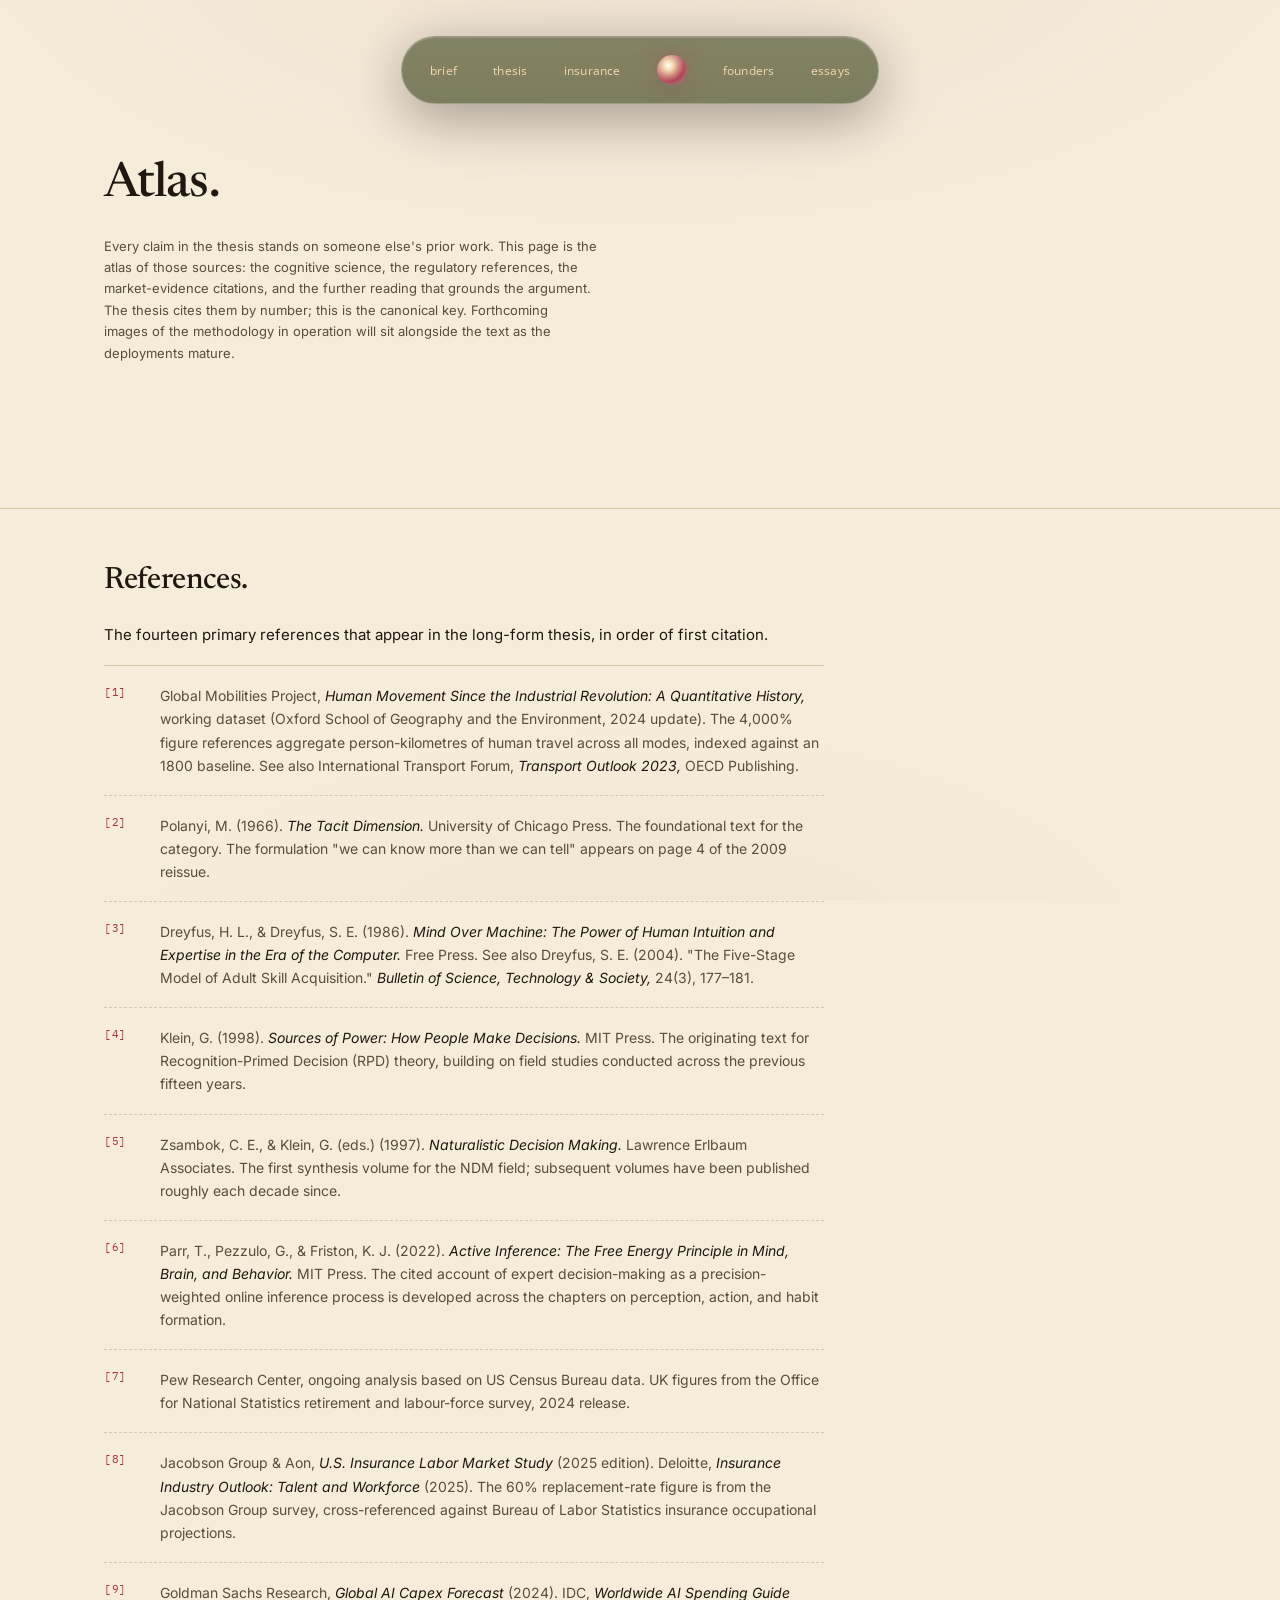
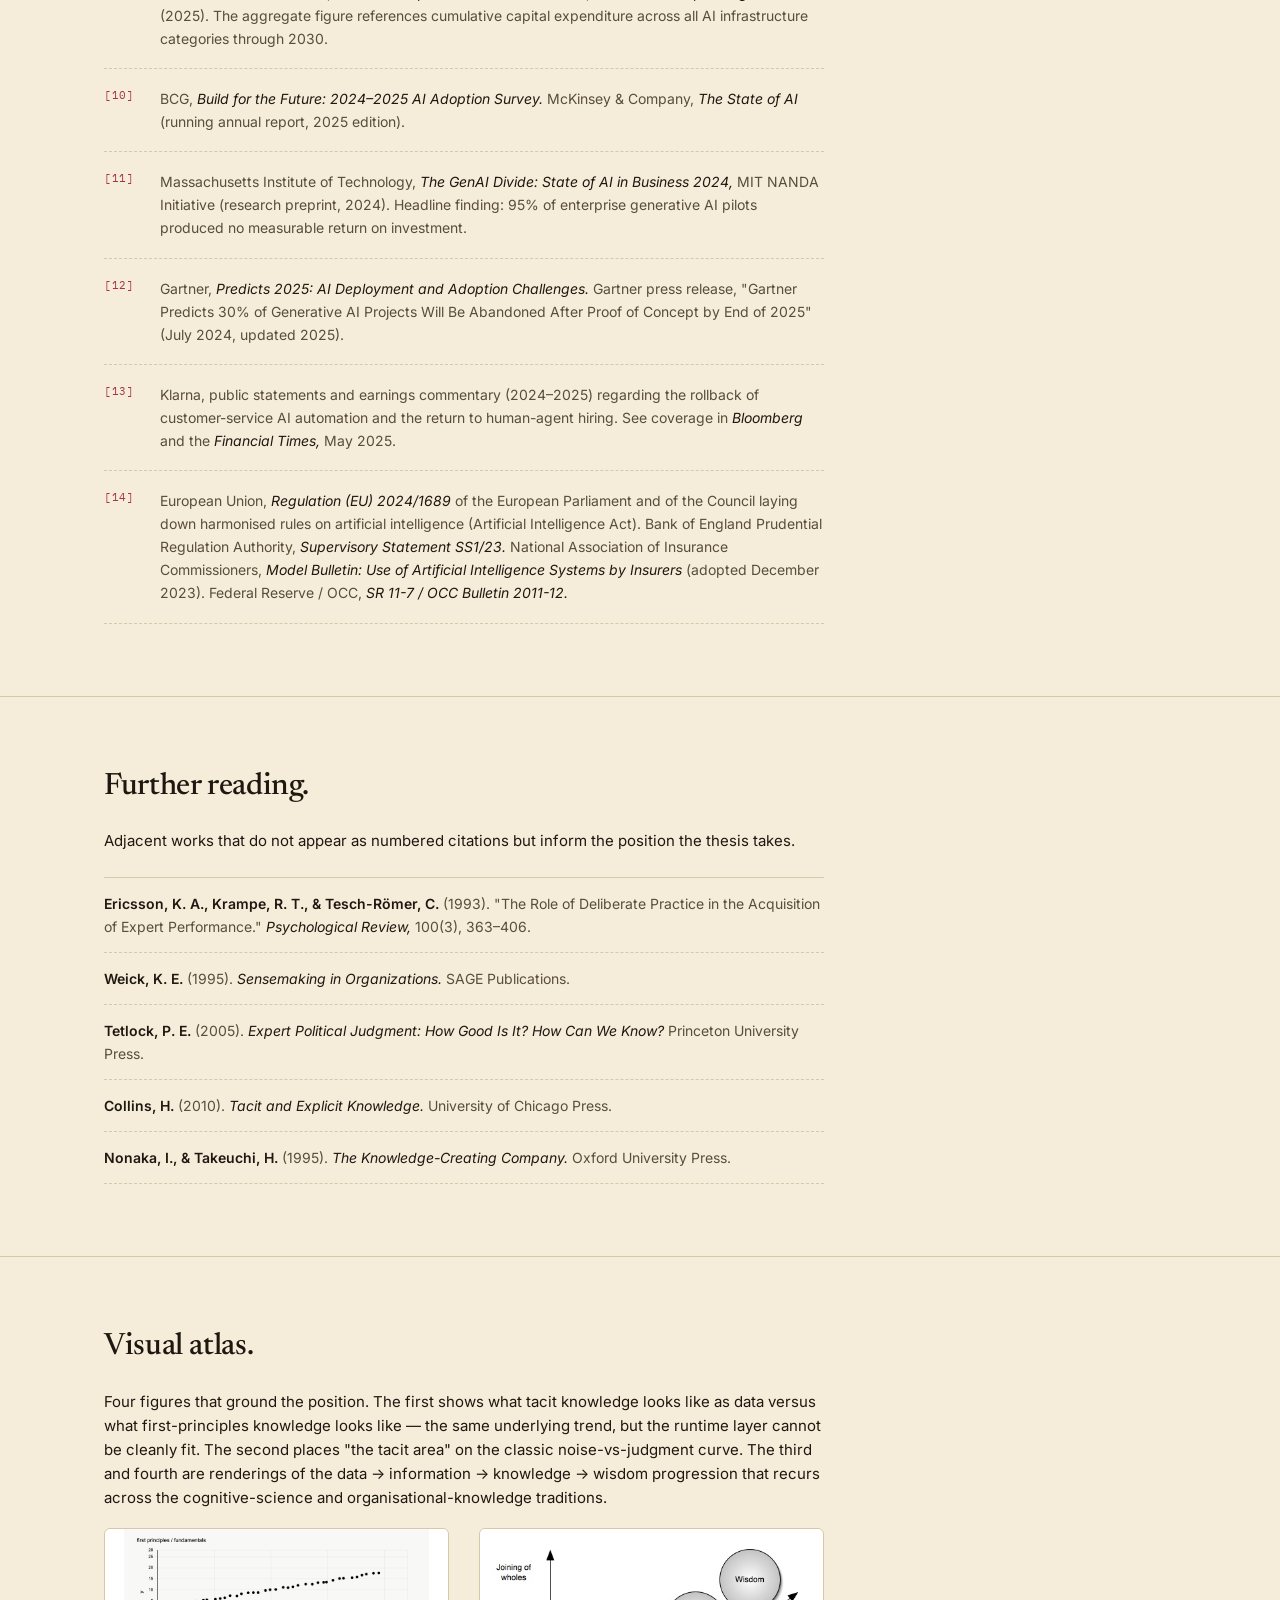
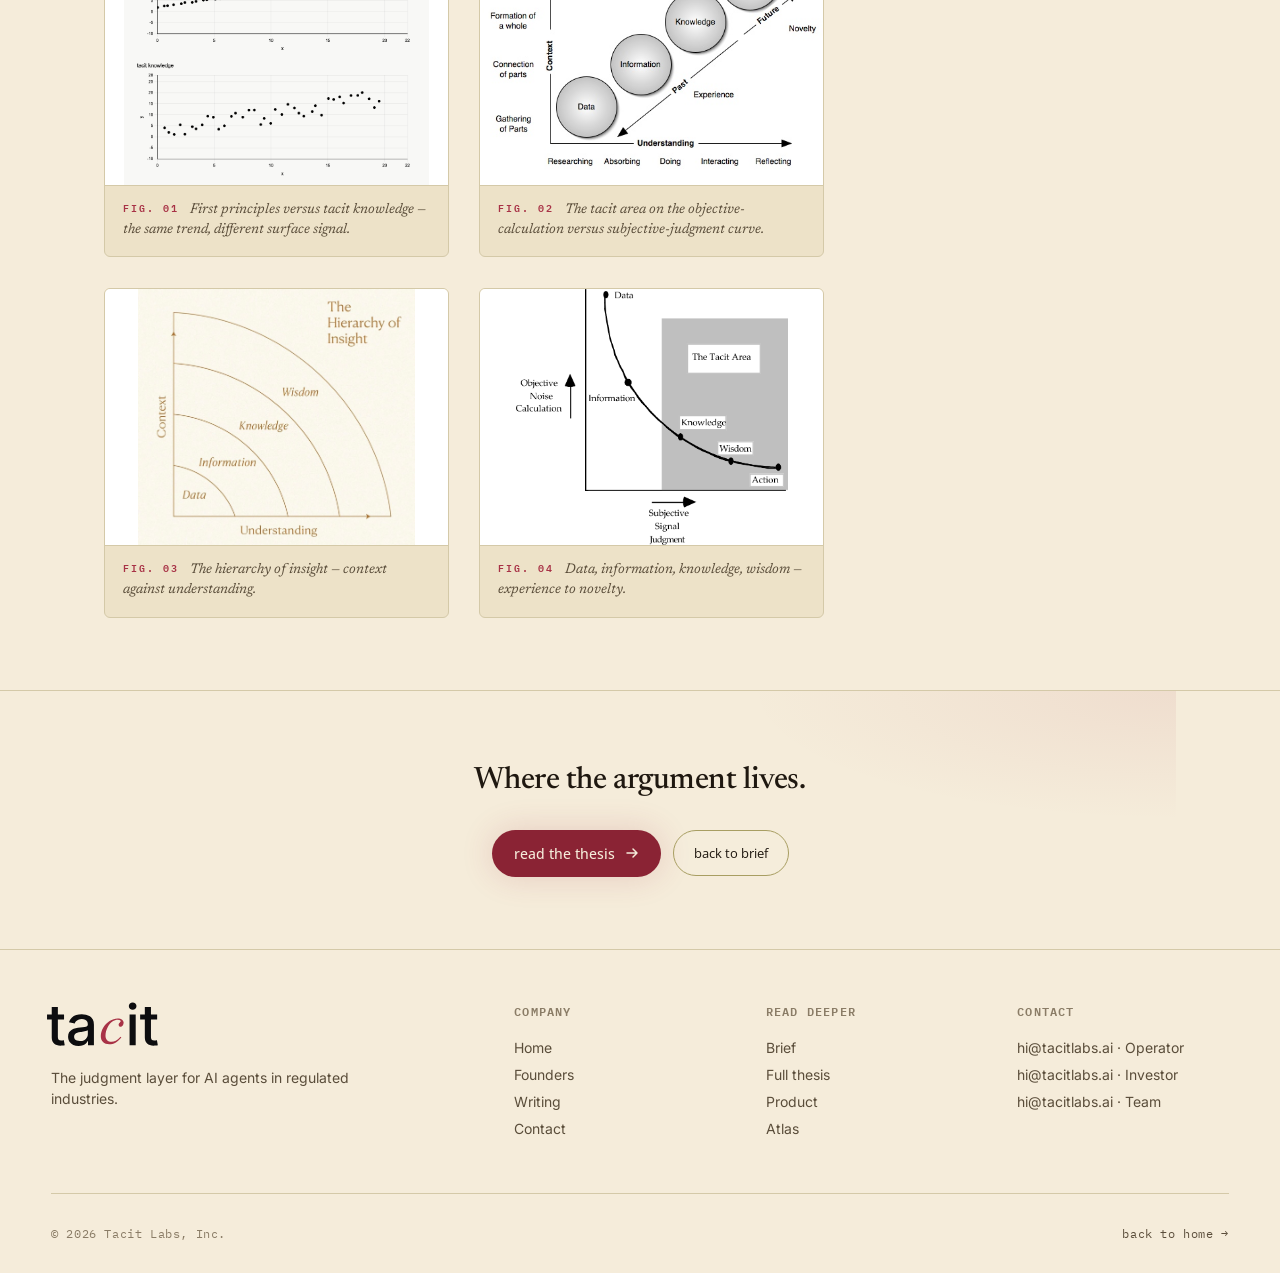
==== commit 73315ade: "Add /insurance page (cyber underwriting), retire /product - New insurance.html with cyber-underwriti" ====
--- a/atlas.html
+++ b/atlas.html
@@ -210,7 +210,7 @@
     <nav class="tacit-nav" aria-label="Primary">
       <a href="brief.html" data-nav="brief">brief</a>
       <a href="thesis.html" data-nav="thesis">thesis</a>
-      <a href="product.html" data-nav="product">product</a>
+      <a href="insurance.html" data-nav="insurance">insurance</a>
       <a href="index.html" class="logo-link" aria-label="Home"><span class="logo" aria-hidden="true"></span></a>
       <a href="founders.html" data-nav="founders">founders</a>
       <a href="essays.html" data-nav="essays">essays</a>
@@ -315,7 +315,7 @@
       <ul>
         <li><a href="brief.html">Brief</a></li>
         <li><a href="thesis.html">Full thesis</a></li>
-        <li><a href="product.html">Product</a></li>
+        <li><a href="insurance.html">Product</a></li>
         <li><a href="atlas.html">Atlas</a></li>
       </ul>
     </div>
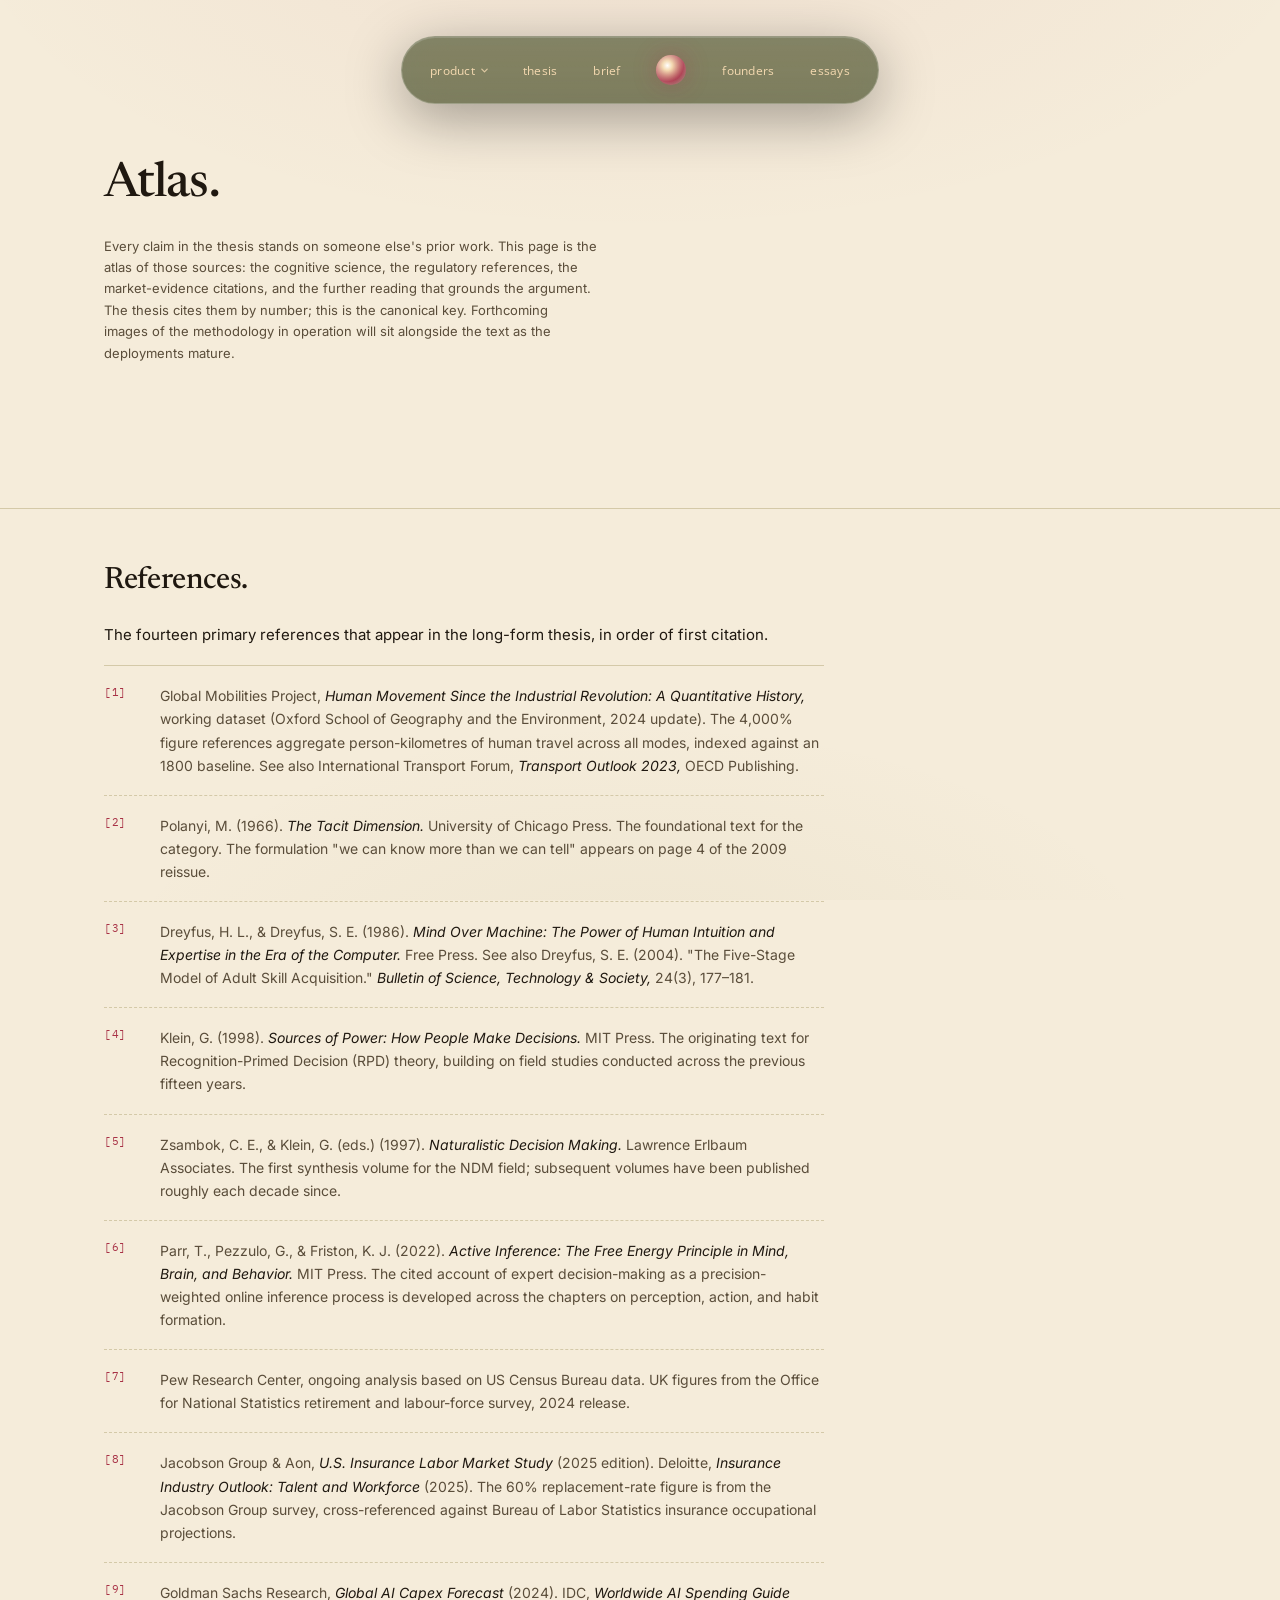
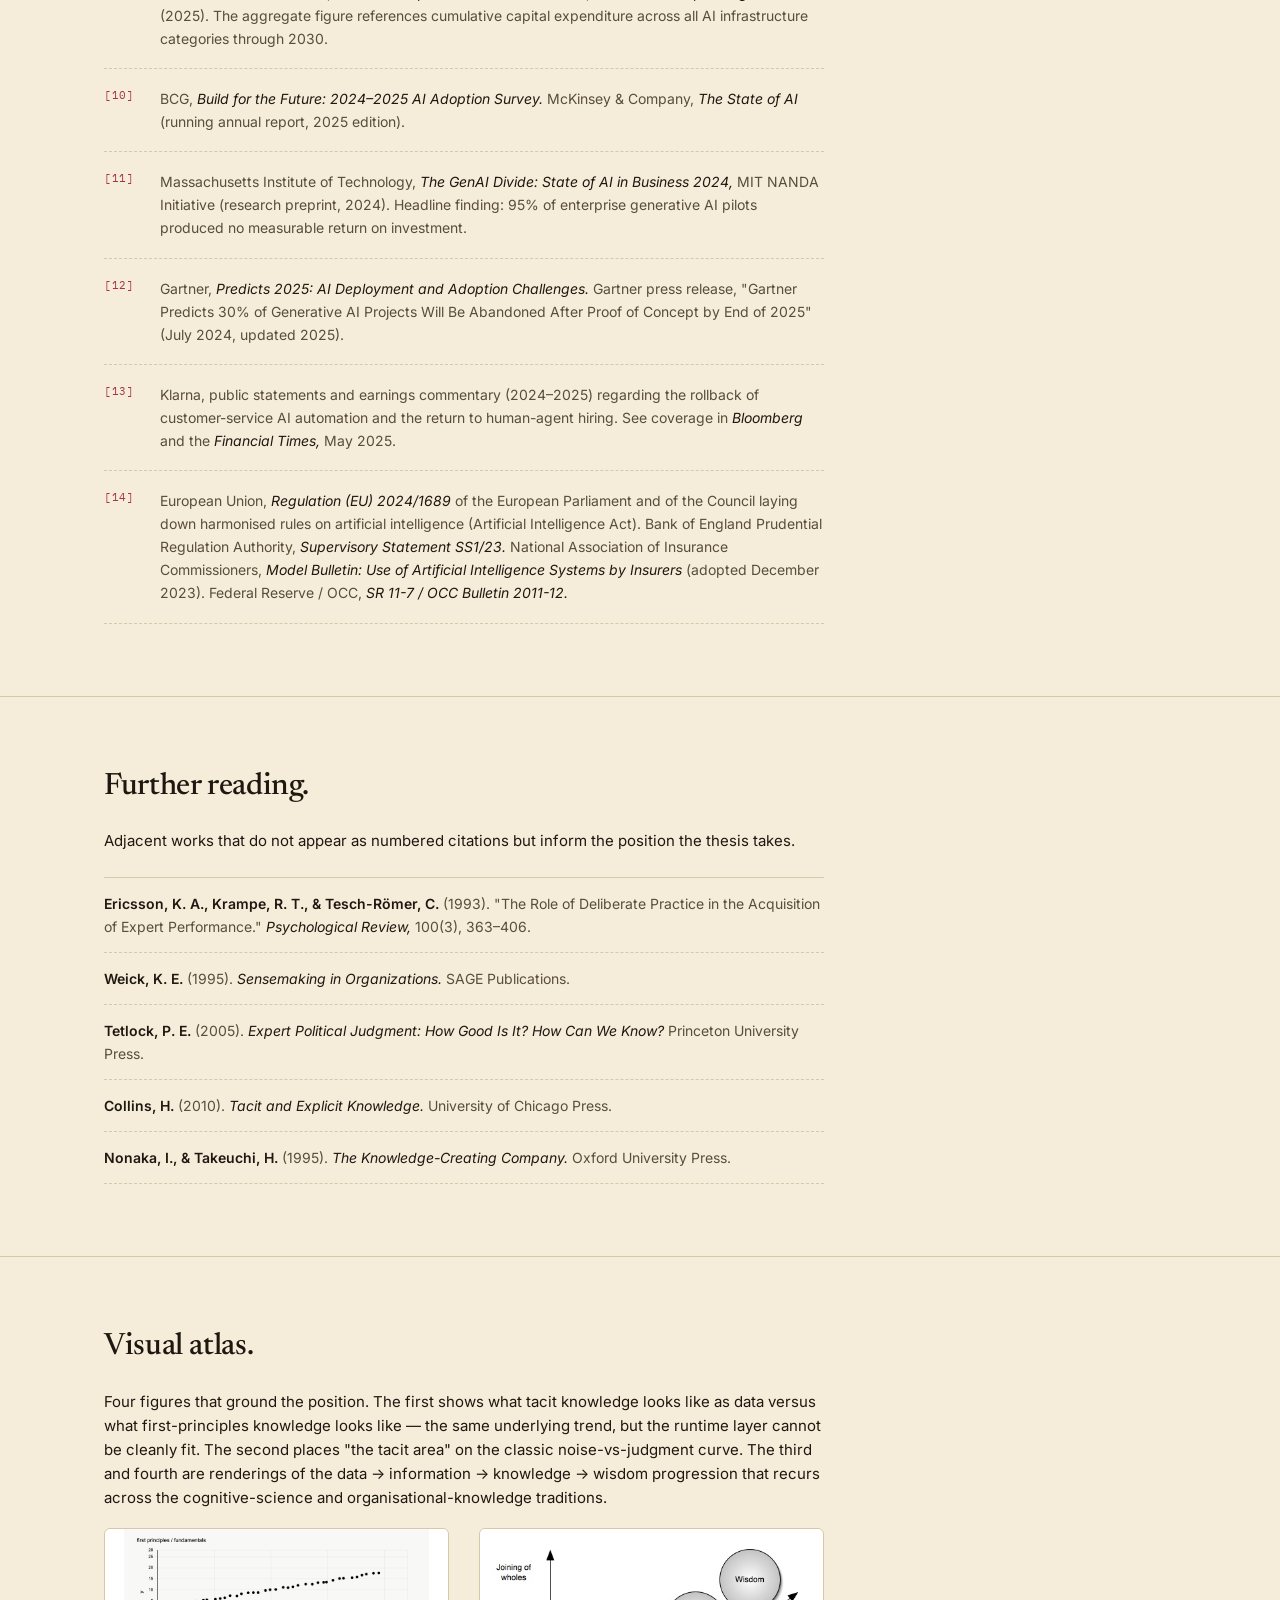
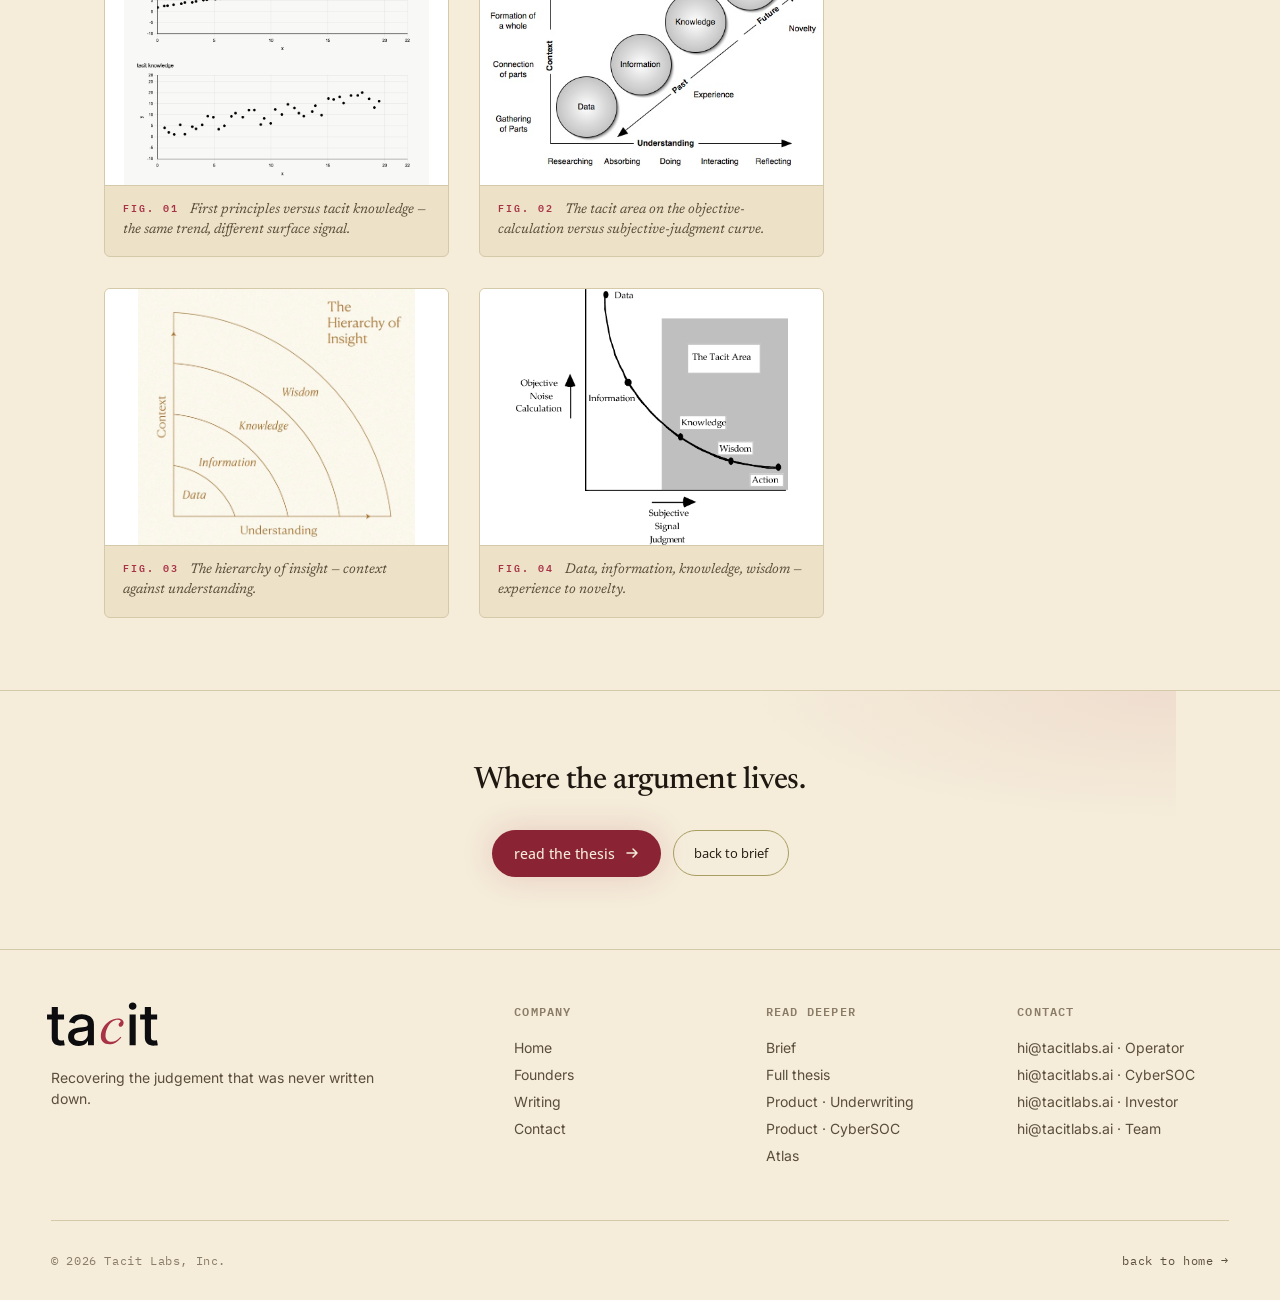
==== commit dbae5c7b: "Sync repo with the live site (31 Oct 2026 deploy) Brings the repo up to what is deployed at www.taci" ====
--- a/atlas.html
+++ b/atlas.html
@@ -3,7 +3,7 @@
 <head>
 <meta charset="utf-8">
 <meta name="viewport" content="width=device-width,initial-scale=1">
-<meta name="description" content="An atlas of expert judgement: the three layers of organisational knowledge, the intellectual lineage Tacit draws on, and the methodological commitments it forces.">
+<meta name="description" content="An atlas of expert judgement: the cognitive science, regulatory references and market evidence behind the Tacit thesis, with further reading.">
 <meta name="author" content="Tacit Labs">
 <meta name="theme-color" content="#a83246">
 <link rel="canonical" href="https://tacitlabs.ai/atlas.html">
@@ -13,7 +13,7 @@
 <meta property="og:type" content="article">
 <meta property="og:site_name" content="Tacit">
 <meta property="og:title" content="Atlas — Tacit">
-<meta property="og:description" content="An atlas of expert judgement: the three layers of organisational knowledge, the intellectual lineage, and the commitments it forces.">
+<meta property="og:description" content="An atlas of expert judgement: the cognitive science, regulatory references and market evidence behind the Tacit thesis.">
 <meta property="og:url" content="https://tacitlabs.ai/atlas.html">
 <meta property="og:image" content="https://tacitlabs.ai/assets/og-card.svg">
 <meta property="og:image:type" content="image/svg+xml">
@@ -22,7 +22,7 @@
 
 <meta name="twitter:card" content="summary_large_image">
 <meta name="twitter:title" content="Atlas — Tacit">
-<meta name="twitter:description" content="An atlas of expert judgement: the three layers of organisational knowledge and the intellectual lineage.">
+<meta name="twitter:description" content="An atlas of expert judgement: the cognitive science, regulatory references and market evidence behind the Tacit thesis.">
 <meta name="twitter:image" content="https://tacitlabs.ai/assets/og-card.svg">
 
 <link rel="preconnect" href="https://fonts.googleapis.com">
@@ -203,14 +203,23 @@
     vertical-align:1px;
   }
 </style>
+<script defer src="/_vercel/insights/script.js"></script>
+<link rel="stylesheet" href="nav-menu.css">
+<script defer src="nav-menu.js"></script>
 </head>
 <body class="palette-maroon">
 
   <div class="nav-wrap">
     <nav class="tacit-nav" aria-label="Primary">
+      <div class="nav-menu" data-nav="product">
+        <button type="button" class="nav-menu-btn" aria-expanded="false" aria-controls="nav-product-menu">product<svg class="chev" viewBox="0 0 10 10" aria-hidden="true"><path d="M2 3.5l3 3 3-3" fill="none" stroke="currentColor" stroke-width="1.4" stroke-linecap="round" stroke-linejoin="round"/></svg></button>
+        <div class="nav-menu-panel" id="nav-product-menu">
+          <a class="nav-menu-item" href="insurance.html"><span class="nm-title">Underwriting</span><span class="nm-sub">For MGAs and Lloyd’s coverholders</span></a>
+          <a class="nav-menu-item" href="cybersoc.html"><span class="nm-title">CyberSOC</span><span class="nm-sub">For CISOs at regulated firms</span></a>
+        </div>
+      </div>
+      <a href="thesis.html" data-nav="thesis">thesis</a>
       <a href="brief.html" data-nav="brief">brief</a>
-      <a href="thesis.html" data-nav="thesis">thesis</a>
-      <a href="insurance.html" data-nav="insurance">insurance</a>
       <a href="index.html" class="logo-link" aria-label="Home"><span class="logo" aria-hidden="true"></span></a>
       <a href="founders.html" data-nav="founders">founders</a>
       <a href="essays.html" data-nav="essays">essays</a>
@@ -299,7 +308,7 @@
   <footer class="site-foot">
     <div>
       <div class="foot-brand" aria-label="tacitlabs"><img src="assets/tacit-wordmark.svg" alt="tacit"></div>
-      <p class="colophon">The judgment layer for AI agents in regulated industries.</p>
+      <p class="colophon">Recovering the judgement that was never written down.</p>
     </div>
     <div>
       <h4>Company</h4>
@@ -315,7 +324,8 @@
       <ul>
         <li><a href="brief.html">Brief</a></li>
         <li><a href="thesis.html">Full thesis</a></li>
-        <li><a href="insurance.html">Product</a></li>
+        <li><a href="insurance.html">Product · Underwriting</a></li>
+        <li><a href="cybersoc.html">Product · CyberSOC</a></li>
         <li><a href="atlas.html">Atlas</a></li>
       </ul>
     </div>
@@ -323,6 +333,7 @@
       <h4>Contact</h4>
       <ul>
         <li><a href="mailto:hi@tacitlabs.ai?subject=Operator">hi@tacitlabs.ai · Operator</a></li>
+        <li><a href="mailto:hi@tacitlabs.ai?subject=CyberSOC">hi@tacitlabs.ai · CyberSOC</a></li>
         <li><a href="mailto:hi@tacitlabs.ai?subject=Investor">hi@tacitlabs.ai · Investor</a></li>
         <li><a href="mailto:hi@tacitlabs.ai?subject=Team">hi@tacitlabs.ai · Team</a></li>
       </ul>
--- a/tacit-reading.css
+++ b/tacit-reading.css
@@ -25,6 +25,8 @@
 /* ============== Base ============== */
 *{ box-sizing:border-box }
 html,body{ height:100%; margin:0 }
+/* Clip at the root too: with only body clipped, phones still let you pan sideways into the 50vw section wings */
+html{ overflow-x:clip; }
 body{ overflow-x:clip; }
 body{
   min-height:100svh;
--- a/nav-menu.css
+++ b/nav-menu.css
@@ -0,0 +1,130 @@
+/* Product menu in the primary nav. Shared by every page.
+   Markup: .nav-menu > button.nav-menu-btn + .nav-menu-panel > a.nav-menu-item
+   Selectors are prefixed with `nav .nav-menu` so they outrank each page's
+   own `nav a` / `nav.tacit-nav a` rules. */
+
+.nav-menu{ position:relative; display:inline-flex; }
+
+nav .nav-menu .nav-menu-btn{
+  appearance:none; -webkit-appearance:none;
+  margin:0; border:0; cursor:pointer;
+  display:inline-flex; align-items:center; gap:5px;
+  background:transparent;
+  color:#f4d9b0;
+  font-family:"Open Sans",system-ui,sans-serif;
+  font-size:12px; line-height:normal; letter-spacing:.02em;
+  padding:8px 10px 8px 12px;
+  border-radius:999px;
+  text-transform:lowercase;
+  transition:color .2s ease, background .2s ease;
+}
+/* index.html sets its nav type in Söhne/Inter rather than Open Sans */
+nav#nav .nav-menu .nav-menu-btn{ font-family:"Söhne","Söhne Web","Inter",system-ui,sans-serif; }
+
+nav .nav-menu .nav-menu-btn:hover,
+nav .nav-menu.is-open .nav-menu-btn{ color:#ffe4b8; background:rgba(255,255,255,.08); }
+nav .nav-menu .nav-menu-btn.current{ color:#ffe4b8; background:rgba(168,50,70,.42); }
+nav .nav-menu .nav-menu-btn:focus-visible{
+  outline:none; color:#ffe4b8;
+  box-shadow:0 0 0 2px #ffe9c6;
+}
+/* Same legible focus ring for the other nav items on every page (the pages'
+   own rules turn focused link text maroon, which is hard to read on the pill) */
+nav.tacit-nav > a:focus-visible,
+nav#nav > a:focus-visible{ outline:none; color:#ffe4b8; box-shadow:0 0 0 2px #ffe9c6; }
+nav .nav-menu .chev{ width:9px; height:9px; flex:0 0 auto; opacity:.8; transition:transform .2s ease; }
+nav .nav-menu.is-open .chev{ transform:rotate(180deg); }
+
+/* Panel */
+.nav-menu-panel{
+  position:absolute; z-index:60;
+  top:calc(100% + 30px); left:50%;
+  width:min(300px, calc(100vw - 32px));
+  padding:8px;
+  text-align:left;
+  border:1px solid rgba(255,255,255,.18);
+  border-radius:18px;
+  background:
+    linear-gradient(180deg, rgba(255,255,255,.05), rgba(255,255,255,0)),
+    #283012;
+  box-shadow:inset 0 1px 0 rgba(255,255,255,.12), 0 18px 48px rgba(0,0,0,.34);
+  opacity:0; visibility:hidden; pointer-events:none;
+  transform:translate(-50%,-4px);
+  transition:opacity .16s ease, transform .16s ease, visibility 0s linear .16s;
+}
+/* The pill is taller than the button (orb + padding), so drop the panel clear of
+   the pill; index.html's pill is a little taller again */
+nav#nav .nav-menu-panel{ top:calc(100% + 27px); }
+/* Invisible bridge so the pointer can cross the gap between button and panel */
+.nav-menu-panel::before{ content:""; position:absolute; left:0; right:0; top:-32px; height:32px; }
+
+.nav-menu.is-open .nav-menu-panel,
+html:not(.nav-js) .nav-menu:hover .nav-menu-panel,
+html:not(.nav-js) .nav-menu:focus-within .nav-menu-panel{
+  opacity:1; visibility:visible; pointer-events:auto;
+  transform:translate(-50%,0);
+  transition:opacity .16s ease, transform .16s ease, visibility 0s;
+}
+
+nav .nav-menu .nav-menu-item{
+  display:block;
+  padding:12px 14px;
+  border-radius:12px;
+  text-decoration:none;
+  text-transform:none;
+  letter-spacing:0;
+  color:#f4d9b0;
+  background:transparent;
+  box-shadow:none;
+  font-family:"Inter",system-ui,sans-serif;
+  font-size:12.5px;
+  transition:background .15s ease;
+}
+nav .nav-menu .nav-menu-item + .nav-menu-item{ margin-top:2px; }
+nav .nav-menu .nav-menu-item:hover{ color:#ffe4b8; background:rgba(255,255,255,.08); }
+nav .nav-menu .nav-menu-item:focus-visible{ outline:none; color:#ffe4b8; box-shadow:0 0 0 2px #ffe9c6; }
+nav .nav-menu .nav-menu-item[aria-current="page"],
+nav .nav-menu .nav-menu-item[aria-current="true"]{ background:rgba(168,50,70,.38); }
+
+.nav-menu .nm-title{
+  display:block;
+  font-family:"Newsreader",Georgia,serif;
+  font-size:17px; font-weight:500; line-height:1.2; letter-spacing:-.005em;
+  color:#ffe9c6;
+}
+.nav-menu .nm-sub{
+  display:block; margin-top:3px;
+  font-size:12px; line-height:1.4;
+  color:rgba(244,217,176,.8);
+}
+
+@media (max-width:780px){
+  nav .nav-menu .nav-menu-btn{ font-size:11px; padding:6px 8px 6px 10px; }
+  nav#nav .nav-menu .nav-menu-btn{ font-size:10px; padding:6px 7px 6px 8px; }
+  /* On phones the pill may wrap and sits near the screen edge: centre the panel
+     under the whole pill instead of under the button */
+  nav.tacit-nav, nav#nav{ position:relative; }
+  .nav-menu{ position:static; }
+  .nav-menu-panel,
+  nav#nav .nav-menu-panel{ top:calc(100% + 8px); }
+  .nav-menu-panel::before{ top:-10px; height:10px; }
+  /* keep a mouse path from the button down through the pill's padding to the panel */
+  nav .nav-menu .nav-menu-btn{ position:relative; }
+  nav .nav-menu .nav-menu-btn::after{ content:""; position:absolute; left:0; right:0; top:100%; height:14px; }
+}
+
+/* Small phones: tighten the pill so the items stay on one row down to ~360px */
+@media (max-width:420px){
+  nav.tacit-nav > a{ padding:6px 8px; }
+  nav .nav-menu .nav-menu-btn{ padding:6px 6px 6px 8px; gap:4px; }
+  nav .nav-menu .chev{ width:8px; height:8px; }
+}
+@media (max-width:380px){
+  nav.tacit-nav, nav#nav{ gap:0; }
+  nav.tacit-nav > a, nav#nav > a{ padding:6px 6px; }
+  nav .nav-menu .nav-menu-btn{ padding:6px 4px 6px 6px; }
+}
+
+@media (prefers-reduced-motion: reduce){
+  .nav-menu-panel, nav .nav-menu .chev{ transition:none; }
+}
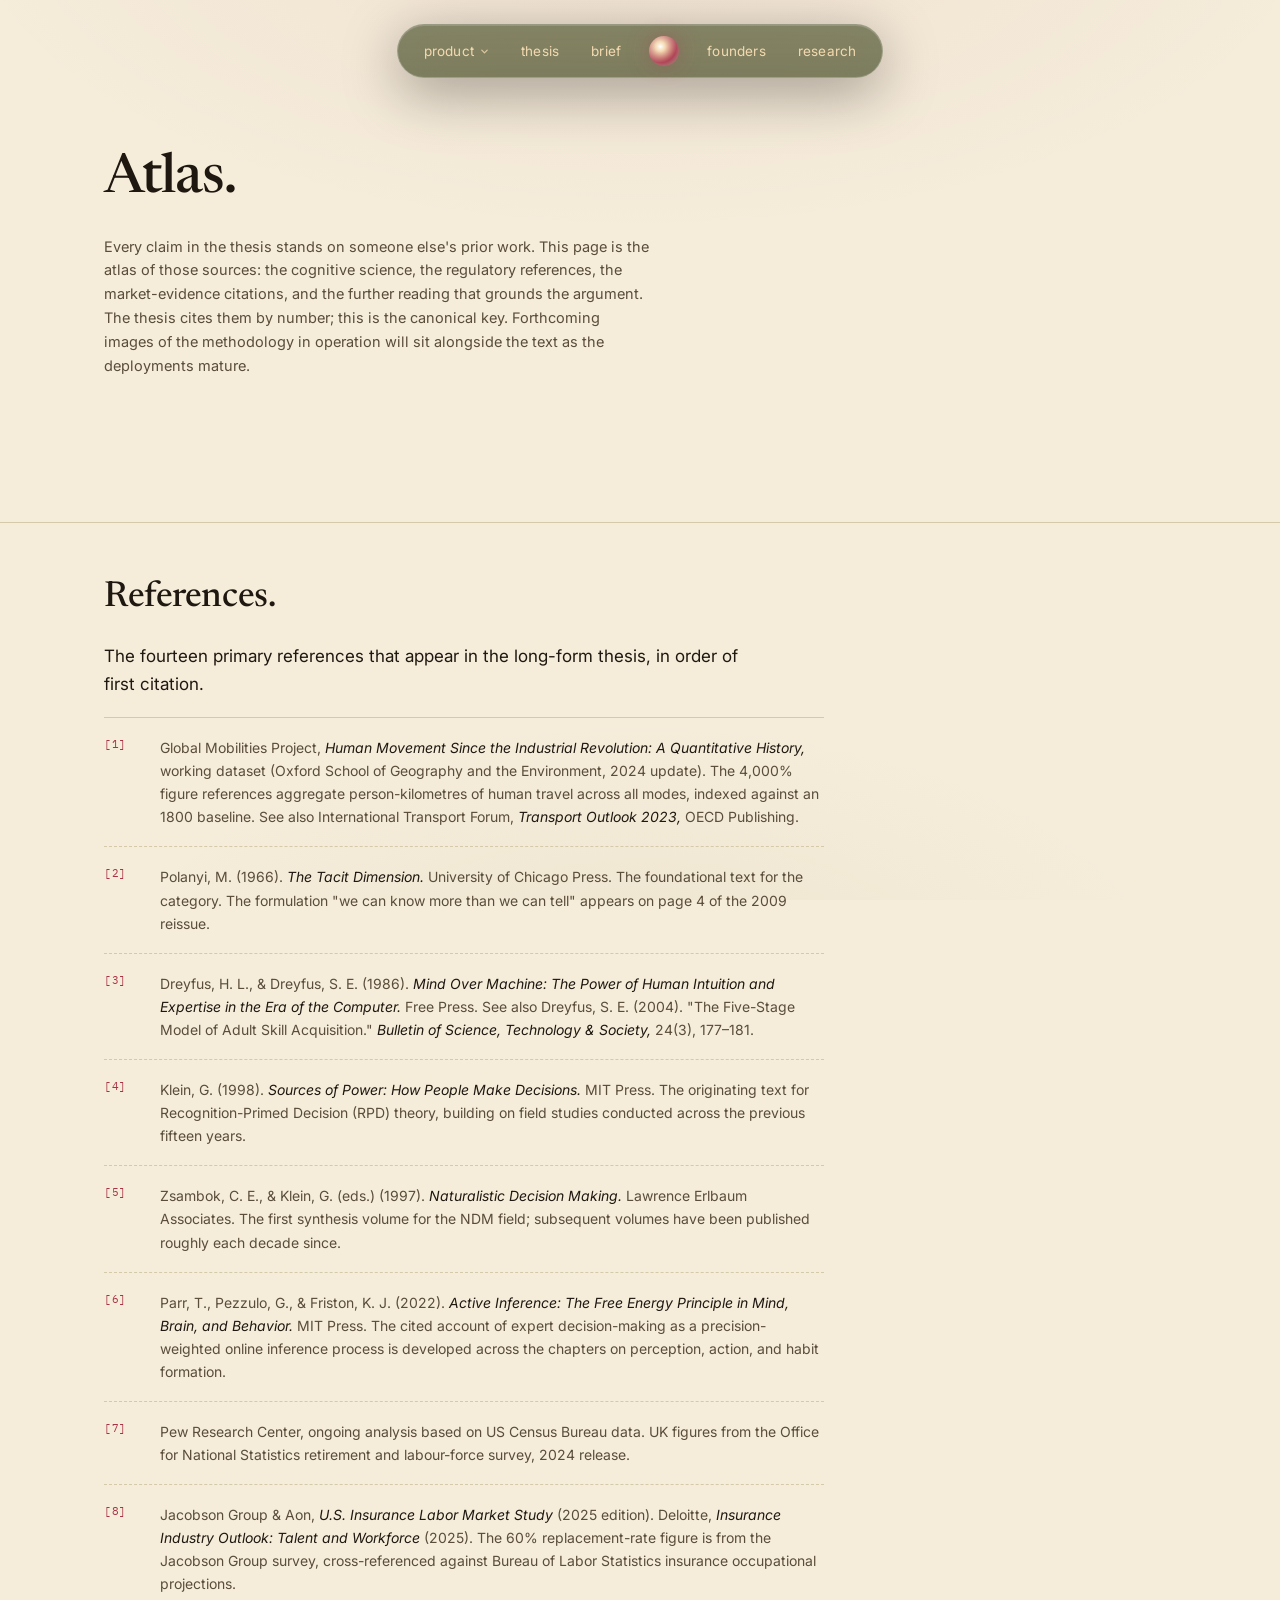
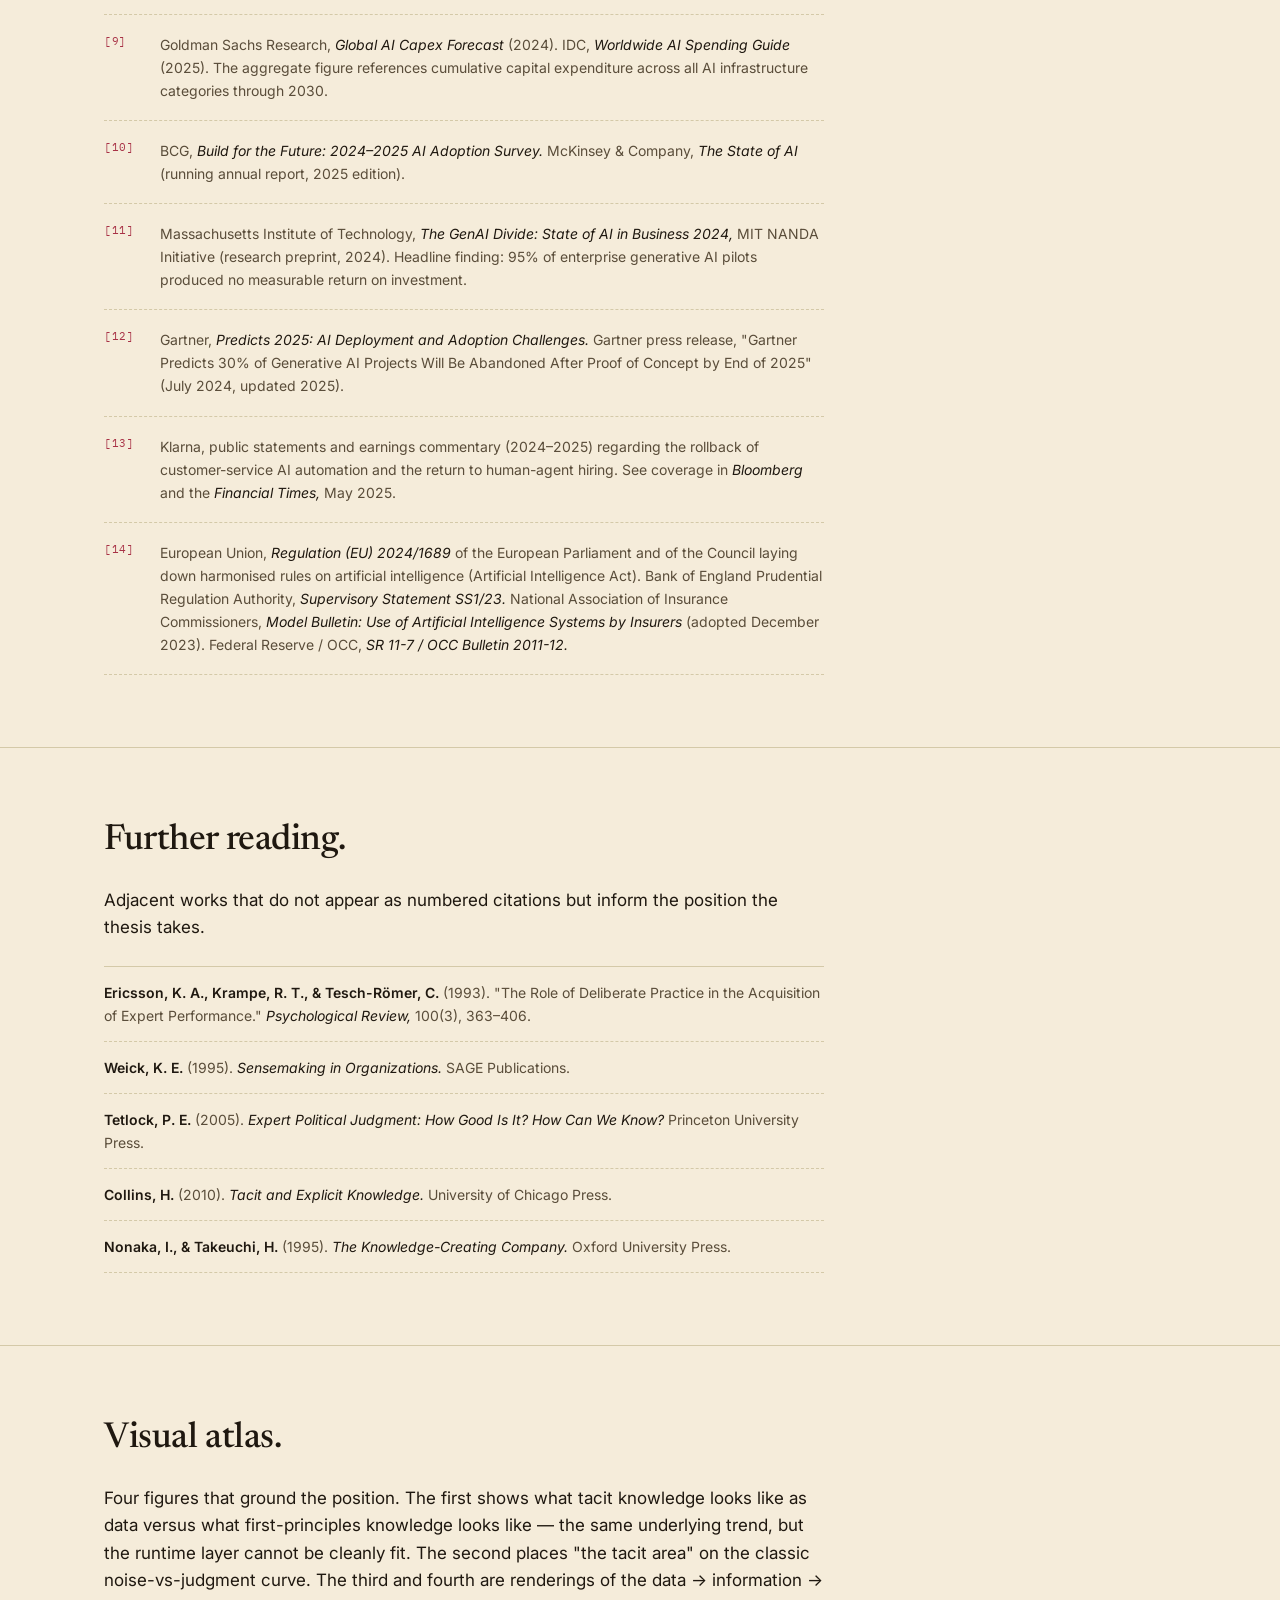
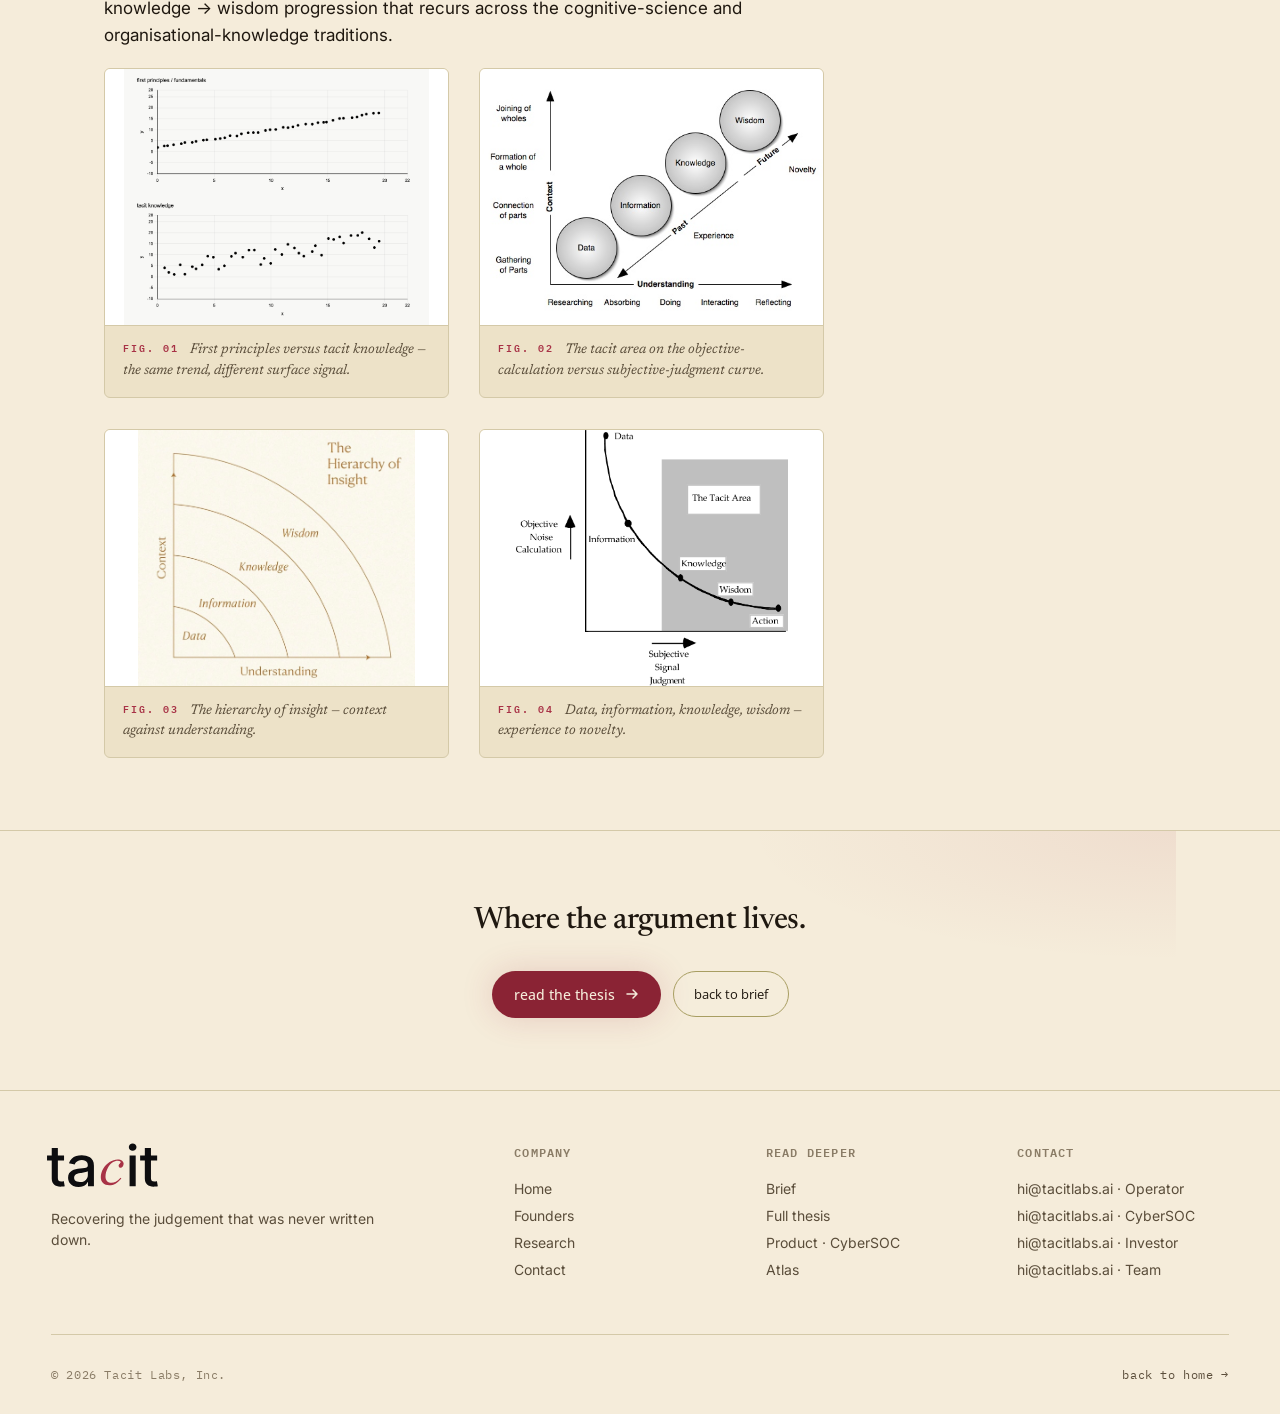
==== commit 2a5c3ab4: "CyberSOC first, Quality assurance in the lab, Underwriting parked; one nav on every page Products: t" ====
--- a/atlas.html
+++ b/atlas.html
@@ -214,15 +214,16 @@
       <div class="nav-menu" data-nav="product">
         <button type="button" class="nav-menu-btn" aria-expanded="false" aria-controls="nav-product-menu">product<svg class="chev" viewBox="0 0 10 10" aria-hidden="true"><path d="M2 3.5l3 3 3-3" fill="none" stroke="currentColor" stroke-width="1.4" stroke-linecap="round" stroke-linejoin="round"/></svg></button>
         <div class="nav-menu-panel" id="nav-product-menu">
-          <a class="nav-menu-item" href="insurance.html"><span class="nm-title">Underwriting</span><span class="nm-sub">For MGAs and Lloyd’s coverholders</span></a>
-          <a class="nav-menu-item" href="cybersoc.html"><span class="nm-title">CyberSOC</span><span class="nm-sub">For CISOs at regulated firms</span></a>
+          <a class="nav-menu-item" href="cybersoc.html"><i class="nm-mark" aria-hidden="true"></i><span class="nm-title">CyberSOC</span><span class="nm-sub">For SOC teams and the people who run them</span></a>
+          <span class="nav-menu-item is-soon"><i class="nm-mark" aria-hidden="true"></i><span class="nm-title">Quality assurance <span class="nm-tag">in the lab</span></span><span class="nm-sub">For the AI agents at work in your company</span></span>
+          <!-- Underwriting is parked for now. To bring it back: <a class="nav-menu-item" href="insurance.html"><i class="nm-mark" aria-hidden="true"></i><span class="nm-title">Underwriting</span><span class="nm-sub">For MGAs and Lloyd’s coverholders</span></a> -->
         </div>
       </div>
       <a href="thesis.html" data-nav="thesis">thesis</a>
       <a href="brief.html" data-nav="brief">brief</a>
       <a href="index.html" class="logo-link" aria-label="Home"><span class="logo" aria-hidden="true"></span></a>
       <a href="founders.html" data-nav="founders">founders</a>
-      <a href="essays.html" data-nav="essays">essays</a>
+      <a href="essays.html" data-nav="essays">research</a>
     </nav>
   </div>
 
@@ -315,7 +316,7 @@
       <ul>
         <li><a href="index.html">Home</a></li>
         <li><a href="founders.html">Founders</a></li>
-        <li><a href="essays.html">Writing</a></li>
+        <li><a href="essays.html">Research</a></li>
         <li><a href="mailto:hi@tacitlabs.ai">Contact</a></li>
       </ul>
     </div>
@@ -324,7 +325,7 @@
       <ul>
         <li><a href="brief.html">Brief</a></li>
         <li><a href="thesis.html">Full thesis</a></li>
-        <li><a href="insurance.html">Product · Underwriting</a></li>
+        <!-- <li><a href="insurance.html">Product · Underwriting</a></li> -->
         <li><a href="cybersoc.html">Product · CyberSOC</a></li>
         <li><a href="atlas.html">Atlas</a></li>
       </ul>
--- a/tacit-reading.css
+++ b/tacit-reading.css
@@ -147,7 +147,7 @@
 }
 .page-title{
   font-family:"Newsreader",Georgia,serif;
-  font-size:clamp(32px,3.8vw,54px);
+  font-size:clamp(36px,4.3vw,62px);
   letter-spacing:-.018em;
   line-height:1.1;
   font-weight:500;
@@ -157,7 +157,7 @@
 }
 .page-deck{
   font-family:"Söhne","Söhne Web","Inter",system-ui,sans-serif;
-  font-size:clamp(17px,1.4vw,20px);
+  font-size:clamp(19px,1.55vw,22px);
   line-height:1.5;
   color:var(--text-muted);
   margin:0 0 clamp(28px,4vh,40px);
@@ -213,7 +213,7 @@
 .section-cta::after{ left:100%; }
 .section-title{
   font-family:"Newsreader",Georgia,serif;
-  font-size:clamp(24px,2.4vw,34px);
+  font-size:clamp(27px,2.8vw,40px);
   letter-spacing:-.012em;
   font-weight:500;
   line-height:1.18;
@@ -276,7 +276,7 @@
 }
 .stat .lbl{
   font-family:"Söhne","Söhne Web","Inter",system-ui,sans-serif;
-  font-size:15px;
+  font-size:16.5px;
   line-height:1.55;
   color:var(--text-muted);
   margin-top:18px;
@@ -320,7 +320,7 @@
 }
 .layer .desc{
   font-family:"Söhne","Söhne Web","Inter",system-ui,sans-serif;
-  font-size:15px;
+  font-size:16.5px;
   line-height:1.6;
   color:var(--text-muted);
 }
@@ -459,7 +459,7 @@
   margin:0 0 4px;
 }
 .founder .role{
-  font:11px/1 "IBM Plex Mono",monospace;
+  font:12px/1 "IBM Plex Mono",monospace;
   letter-spacing:.16em;
   text-transform:lowercase;
   color:var(--text-dim);
@@ -475,8 +475,8 @@
 /* Type 12 — regular body. Read these and you have the gist. */
 .t12{
   font-family:"Söhne","Söhne Web","Inter",system-ui,sans-serif;
-  font-size:15px;
-  line-height:1.6;
+  font-size:17px;
+  line-height:1.62;
   color:var(--text);
   margin:0 0 1.1em;
   text-wrap:pretty;
@@ -488,7 +488,7 @@
    marked with a thin maroon left rule and an indent. */
 .t10{
   font-family:"Söhne","Söhne Web","Inter",system-ui,sans-serif;
-  font-size:13px;
+  font-size:14.5px;
   line-height:1.65;
   color:var(--text-muted);
   margin:0 0 1.1em;
@@ -751,13 +751,13 @@
   border-bottom:1px solid var(--border);
 }
 .essay-list .date{
-  font:11px/1 "IBM Plex Mono",monospace;
+  font:12px/1 "IBM Plex Mono",monospace;
   color:var(--text-dim);
   letter-spacing:.12em;
 }
 .essay-list .title{
   font-family:"Söhne","Söhne Web","Inter",system-ui,sans-serif;
-  font-size:clamp(17px,1.4vw,20px);
+  font-size:clamp(19px,1.6vw,23px);
   line-height:1.3;
   color:var(--text);
   text-decoration:none;
@@ -766,7 +766,7 @@
 }
 .essay-list .title:hover{ color:var(--accent); }
 .essay-list .read{
-  font:11px/1 "IBM Plex Mono",monospace;
+  font:12px/1 "IBM Plex Mono",monospace;
   color:var(--text-dim);
   letter-spacing:.14em;
   text-transform:lowercase;
@@ -898,15 +898,15 @@
 
   .page{ padding:0 20px 0; }
   .page-eyebrow{ font-size:10px; margin-bottom:18px; }
-  .page-deck{ font-size:17px; margin-bottom:48px; }
+  .page-deck{ font-size:18px; margin-bottom:48px; }
   .type-legend{ font-size:9px; padding:7px 11px; gap:12px; }
 
   .section{ padding:48px 0; }
   .section-title{ margin-bottom:20px; max-width:none; }
   .section-num{ margin-bottom:10px; }
 
-  .t12{ font-size:15px; line-height:1.6; }
-  .t10{ font-size:12.5px; line-height:1.65; padding-left:14px; }
+  .t12{ font-size:16px; line-height:1.6; }
+  .t10{ font-size:13.5px; line-height:1.65; padding-left:14px; }
 
   .stat .lbl{ font-size:15px; margin-top:12px; }
 
--- a/nav-menu.css
+++ b/nav-menu.css
@@ -1,130 +1,184 @@
-/* Product menu in the primary nav. Shared by every page.
-   Markup: .nav-menu > button.nav-menu-btn + .nav-menu-panel > a.nav-menu-item
-   Selectors are prefixed with `nav .nav-menu` so they outrank each page's
-   own `nav a` / `nav.tacit-nav a` rules. */
+/* The primary nav, shared by every page. This file is loaded last on each page and owns:
+   1. the pill's place and size, which are the same on every page;
+   2. the product skin (body.product): ink, hard shadow, and a square where the lab has its orb;
+   3. the product menu, drawn in the products' own look wherever it opens.
+   The lab's olive glass and its orb stay in each page's own styles.
+   Markup: .nav-wrap > nav.tacit-nav (nav#nav on Home) > .nav-menu + a… */
+
+/* ── 1. one place, one size ── */
+.nav-wrap{
+  position:sticky; top:0; z-index:50;
+  display:flex; justify-content:center;
+  padding:24px clamp(12px,4vw,40px) 0;
+  pointer-events:none;
+}
+.nav-wrap > nav{ pointer-events:auto; }
+
+nav.tacit-nav, nav#nav{
+  position:relative;
+  display:flex; align-items:center; flex-wrap:nowrap;
+  gap:4px;
+  padding:9px 12px;
+  max-width:100%;
+}
+nav.tacit-nav > a, nav#nav > a,
+nav .nav-menu .nav-menu-btn{
+  font-family:"Söhne","Söhne Web","Inter",system-ui,sans-serif;
+  font-size:13.5px; font-weight:400; line-height:14px; letter-spacing:.015em;
+  padding:10px 14px;
+  border-radius:999px;
+  text-transform:lowercase; text-decoration:none; white-space:nowrap;
+}
+nav.tacit-nav > a.logo-link, nav#nav > a.logo-link{ padding:0 10px; }
+nav .logo{ display:block; flex:0 0 auto; width:30px; height:30px; }
+nav .logo-link{ display:inline-flex; align-items:center; justify-content:center; }
 
 .nav-menu{ position:relative; display:inline-flex; }
-
 nav .nav-menu .nav-menu-btn{
   appearance:none; -webkit-appearance:none;
   margin:0; border:0; cursor:pointer;
-  display:inline-flex; align-items:center; gap:5px;
+  display:inline-flex; align-items:center; gap:6px;
   background:transparent;
   color:#f4d9b0;
-  font-family:"Open Sans",system-ui,sans-serif;
-  font-size:12px; line-height:normal; letter-spacing:.02em;
-  padding:8px 10px 8px 12px;
-  border-radius:999px;
-  text-transform:lowercase;
   transition:color .2s ease, background .2s ease;
 }
-/* index.html sets its nav type in Söhne/Inter rather than Open Sans */
-nav#nav .nav-menu .nav-menu-btn{ font-family:"Söhne","Söhne Web","Inter",system-ui,sans-serif; }
+nav .nav-menu .chev{ width:9px; height:9px; flex:0 0 auto; opacity:.8; transition:transform .2s ease; }
+nav .nav-menu.is-open .chev{ transform:rotate(180deg); }
 
+/* the lab's skin for the button; the pill itself is styled by the page */
 nav .nav-menu .nav-menu-btn:hover,
 nav .nav-menu.is-open .nav-menu-btn{ color:#ffe4b8; background:rgba(255,255,255,.08); }
 nav .nav-menu .nav-menu-btn.current{ color:#ffe4b8; background:rgba(168,50,70,.42); }
-nav .nav-menu .nav-menu-btn:focus-visible{
-  outline:none; color:#ffe4b8;
-  box-shadow:0 0 0 2px #ffe9c6;
-}
-/* Same legible focus ring for the other nav items on every page (the pages'
-   own rules turn focused link text maroon, which is hard to read on the pill) */
+nav .nav-menu .nav-menu-btn:focus-visible,
 nav.tacit-nav > a:focus-visible,
 nav#nav > a:focus-visible{ outline:none; color:#ffe4b8; box-shadow:0 0 0 2px #ffe9c6; }
-nav .nav-menu .chev{ width:9px; height:9px; flex:0 0 auto; opacity:.8; transition:transform .2s ease; }
-nav .nav-menu.is-open .chev{ transform:rotate(180deg); }
 
-/* Panel */
+@media (max-width:780px){
+  .nav-wrap{ padding-top:12px; }
+  nav.tacit-nav, nav#nav{ gap:0; padding:5px 6px; }
+  nav.tacit-nav > a, nav#nav > a,
+  nav .nav-menu .nav-menu-btn{ font-size:11.5px; padding:8px 9px; letter-spacing:.01em; }
+  nav .nav-menu .nav-menu-btn{ gap:4px; }
+  nav.tacit-nav > a.logo-link, nav#nav > a.logo-link{ padding:0 6px; }
+  nav .logo{ width:22px; height:22px; }
+  /* Home's pill sits inside its hero, which has its own padding: bring it to the same 12px */
+  nav#nav{ margin-top:-6px; }
+}
+@media (max-width:380px){
+  nav.tacit-nav > a, nav#nav > a,
+  nav .nav-menu .nav-menu-btn{ font-size:11px; padding:8px 6px; }
+  nav.tacit-nav > a.logo-link, nav#nav > a.logo-link{ padding:0 4px; }
+}
+
+/* ── 2. the product skin ── */
+body.product nav.tacit-nav{
+  background:#0a0a0a;
+  border:1px solid #0a0a0a; border-radius:999px;
+  -webkit-backdrop-filter:none; backdrop-filter:none;
+  box-shadow:0 0 0 1px rgba(255,255,255,.28), 6px 7px 0 rgba(10,10,10,.22);
+}
+body.product nav.tacit-nav > a,
+body.product nav .nav-menu .nav-menu-btn{ color:#d9d9d1; }
+body.product nav.tacit-nav > a:hover,
+body.product nav .nav-menu .nav-menu-btn:hover,
+body.product nav .nav-menu.is-open .nav-menu-btn{ color:#fff; background:#26261f; }
+body.product nav .nav-menu .nav-menu-btn.current,
+body.product nav .nav-menu.is-open .nav-menu-btn.current{ color:#0a0a0a; background:#fff; }
+body.product nav.tacit-nav > a.logo-link:hover{ background:transparent; }
+body.product nav.tacit-nav > a:focus-visible,
+body.product nav .nav-menu .nav-menu-btn:focus-visible{ color:#fff; box-shadow:none; outline:2px solid #fff; outline-offset:2px; }
+/* the lab's orb becomes a square, in the product's orange */
+body.product nav .logo{
+  width:22px; height:22px; margin:4px;
+  border-radius:0;
+  background:#ff4a1c;
+  box-shadow:0 0 0 2px #fff;
+  animation:none;
+  transition:rotate .25s cubic-bezier(.2,.7,.2,1);
+}
+body.product nav .logo-link:hover .logo{ rotate:90deg; }
+@media (max-width:780px){
+  body.product nav .logo{ width:16px; height:16px; margin:3px; }
+}
+
+/* ── 3. the product menu: a card from the products' index, on every page ── */
 .nav-menu-panel{
   position:absolute; z-index:60;
-  top:calc(100% + 30px); left:50%;
-  width:min(300px, calc(100vw - 32px));
-  padding:8px;
+  top:calc(100% + 22px); left:-12px;
+  width:min(348px, calc(100vw - 24px));
+  padding:0;
   text-align:left;
-  border:1px solid rgba(255,255,255,.18);
-  border-radius:18px;
-  background:
-    linear-gradient(180deg, rgba(255,255,255,.05), rgba(255,255,255,0)),
-    #283012;
-  box-shadow:inset 0 1px 0 rgba(255,255,255,.12), 0 18px 48px rgba(0,0,0,.34);
+  color:#0a0a0a;
+  background:#d9d9d1;
+  border:1.5px solid #0a0a0a;
+  border-radius:0;
+  box-shadow:8px 9px 0 rgba(10,10,10,.22);
   opacity:0; visibility:hidden; pointer-events:none;
-  transform:translate(-50%,-4px);
-  transition:opacity .16s ease, transform .16s ease, visibility 0s linear .16s;
+  transition:opacity .16s ease, visibility 0s linear .16s;
 }
-/* The pill is taller than the button (orb + padding), so drop the panel clear of
-   the pill; index.html's pill is a little taller again */
-nav#nav .nav-menu-panel{ top:calc(100% + 27px); }
-/* Invisible bridge so the pointer can cross the gap between button and panel */
-.nav-menu-panel::before{ content:""; position:absolute; left:0; right:0; top:-32px; height:32px; }
+/* an unseen bridge, so the pointer can cross from the button to the card */
+.nav-menu-panel::before{ content:""; position:absolute; left:0; right:0; top:-26px; height:26px; }
 
 .nav-menu.is-open .nav-menu-panel,
 html:not(.nav-js) .nav-menu:hover .nav-menu-panel,
 html:not(.nav-js) .nav-menu:focus-within .nav-menu-panel{
   opacity:1; visibility:visible; pointer-events:auto;
-  transform:translate(-50%,0);
-  transition:opacity .16s ease, transform .16s ease, visibility 0s;
+  transition:opacity .16s ease, visibility 0s;
 }
 
 nav .nav-menu .nav-menu-item{
-  display:block;
-  padding:12px 14px;
-  border-radius:12px;
-  text-decoration:none;
-  text-transform:none;
-  letter-spacing:0;
-  color:#f4d9b0;
-  background:transparent;
-  box-shadow:none;
-  font-family:"Inter",system-ui,sans-serif;
-  font-size:12.5px;
+  display:grid; grid-template-columns:12px minmax(0,1fr); column-gap:14px;
+  padding:15px 18px 16px;
+  border-radius:0;
+  color:#0a0a0a; background:transparent; box-shadow:none;
+  font-family:"Söhne","Söhne Web","Inter",system-ui,sans-serif;
+  font-size:13px; line-height:1.4; letter-spacing:0;
+  text-decoration:none; text-transform:none; white-space:normal;
   transition:background .15s ease;
 }
-nav .nav-menu .nav-menu-item + .nav-menu-item{ margin-top:2px; }
-nav .nav-menu .nav-menu-item:hover{ color:#ffe4b8; background:rgba(255,255,255,.08); }
-nav .nav-menu .nav-menu-item:focus-visible{ outline:none; color:#ffe4b8; box-shadow:0 0 0 2px #ffe9c6; }
-nav .nav-menu .nav-menu-item[aria-current="page"],
-nav .nav-menu .nav-menu-item[aria-current="true"]{ background:rgba(168,50,70,.38); }
+nav .nav-menu .nav-menu-item + .nav-menu-item{ border-top:1px solid rgba(10,10,10,.35); }
+nav .nav-menu a.nav-menu-item:hover{ color:#0a0a0a; background:#e9e7de; }
+nav .nav-menu a.nav-menu-item:focus-visible{ color:#0a0a0a; box-shadow:none; outline:2px solid #0a0a0a; outline-offset:-4px; }
+nav .nav-menu .nav-menu-item[aria-current="page"]{ box-shadow:inset 5px 0 0 #0a0a0a; }
 
+.nav-menu .nm-mark{
+  grid-row:1 / span 2;
+  width:12px; height:12px; margin-top:7px;
+  background:#ff4a1c;
+  box-shadow:0 0 0 1.5px #0a0a0a;
+}
 .nav-menu .nm-title{
-  display:block;
+  display:flex; align-items:baseline; justify-content:space-between; gap:12px;
   font-family:"Newsreader",Georgia,serif;
-  font-size:17px; font-weight:500; line-height:1.2; letter-spacing:-.005em;
-  color:#ffe9c6;
+  font-size:22px; font-weight:500; line-height:1.15; letter-spacing:-.012em;
+  color:#0a0a0a;
 }
 .nav-menu .nm-sub{
   display:block; margin-top:3px;
-  font-size:12px; line-height:1.4;
-  color:rgba(244,217,176,.8);
+  font-size:12.5px; line-height:1.4;
+  color:#55554f;
+}
+/* a product that is not open yet: greyed, and it goes nowhere */
+nav .nav-menu .nav-menu-item.is-soon{ cursor:default; }
+.nav-menu .is-soon .nm-mark{ background:transparent; box-shadow:0 0 0 1.5px #86867e; }
+.nav-menu .is-soon .nm-title{ color:#77776f; }
+.nav-menu .is-soon .nm-sub{ color:#86867e; }
+.nav-menu .nm-tag{
+  font-family:"IBM Plex Mono",ui-monospace,monospace;
+  font-size:11px; font-weight:400; letter-spacing:0;
+  color:#55554f;
+  white-space:nowrap;
 }
 
 @media (max-width:780px){
-  nav .nav-menu .nav-menu-btn{ font-size:11px; padding:6px 8px 6px 10px; }
-  nav#nav .nav-menu .nav-menu-btn{ font-size:10px; padding:6px 7px 6px 8px; }
-  /* On phones the pill may wrap and sits near the screen edge: centre the panel
-     under the whole pill instead of under the button */
-  nav.tacit-nav, nav#nav{ position:relative; }
+  /* on phones the card hangs centred under the whole pill, not under the button */
   .nav-menu{ position:static; }
-  .nav-menu-panel,
-  nav#nav .nav-menu-panel{ top:calc(100% + 8px); }
-  .nav-menu-panel::before{ top:-10px; height:10px; }
-  /* keep a mouse path from the button down through the pill's padding to the panel */
+  .nav-menu-panel{ top:calc(100% + 10px); left:50%; translate:-50% 0; }
+  .nav-menu-panel::before{ top:-12px; height:12px; }
   nav .nav-menu .nav-menu-btn{ position:relative; }
   nav .nav-menu .nav-menu-btn::after{ content:""; position:absolute; left:0; right:0; top:100%; height:14px; }
 }
 
-/* Small phones: tighten the pill so the items stay on one row down to ~360px */
-@media (max-width:420px){
-  nav.tacit-nav > a{ padding:6px 8px; }
-  nav .nav-menu .nav-menu-btn{ padding:6px 6px 6px 8px; gap:4px; }
-  nav .nav-menu .chev{ width:8px; height:8px; }
+@media (prefers-reduced-motion: reduce){
+  .nav-menu-panel, nav .nav-menu .chev, body.product nav .logo{ transition:none; }
 }
-@media (max-width:380px){
-  nav.tacit-nav, nav#nav{ gap:0; }
-  nav.tacit-nav > a, nav#nav > a{ padding:6px 6px; }
-  nav .nav-menu .nav-menu-btn{ padding:6px 4px 6px 6px; }
-}
-
-@media (prefers-reduced-motion: reduce){
-  .nav-menu-panel, nav .nav-menu .chev{ transition:none; }
-}
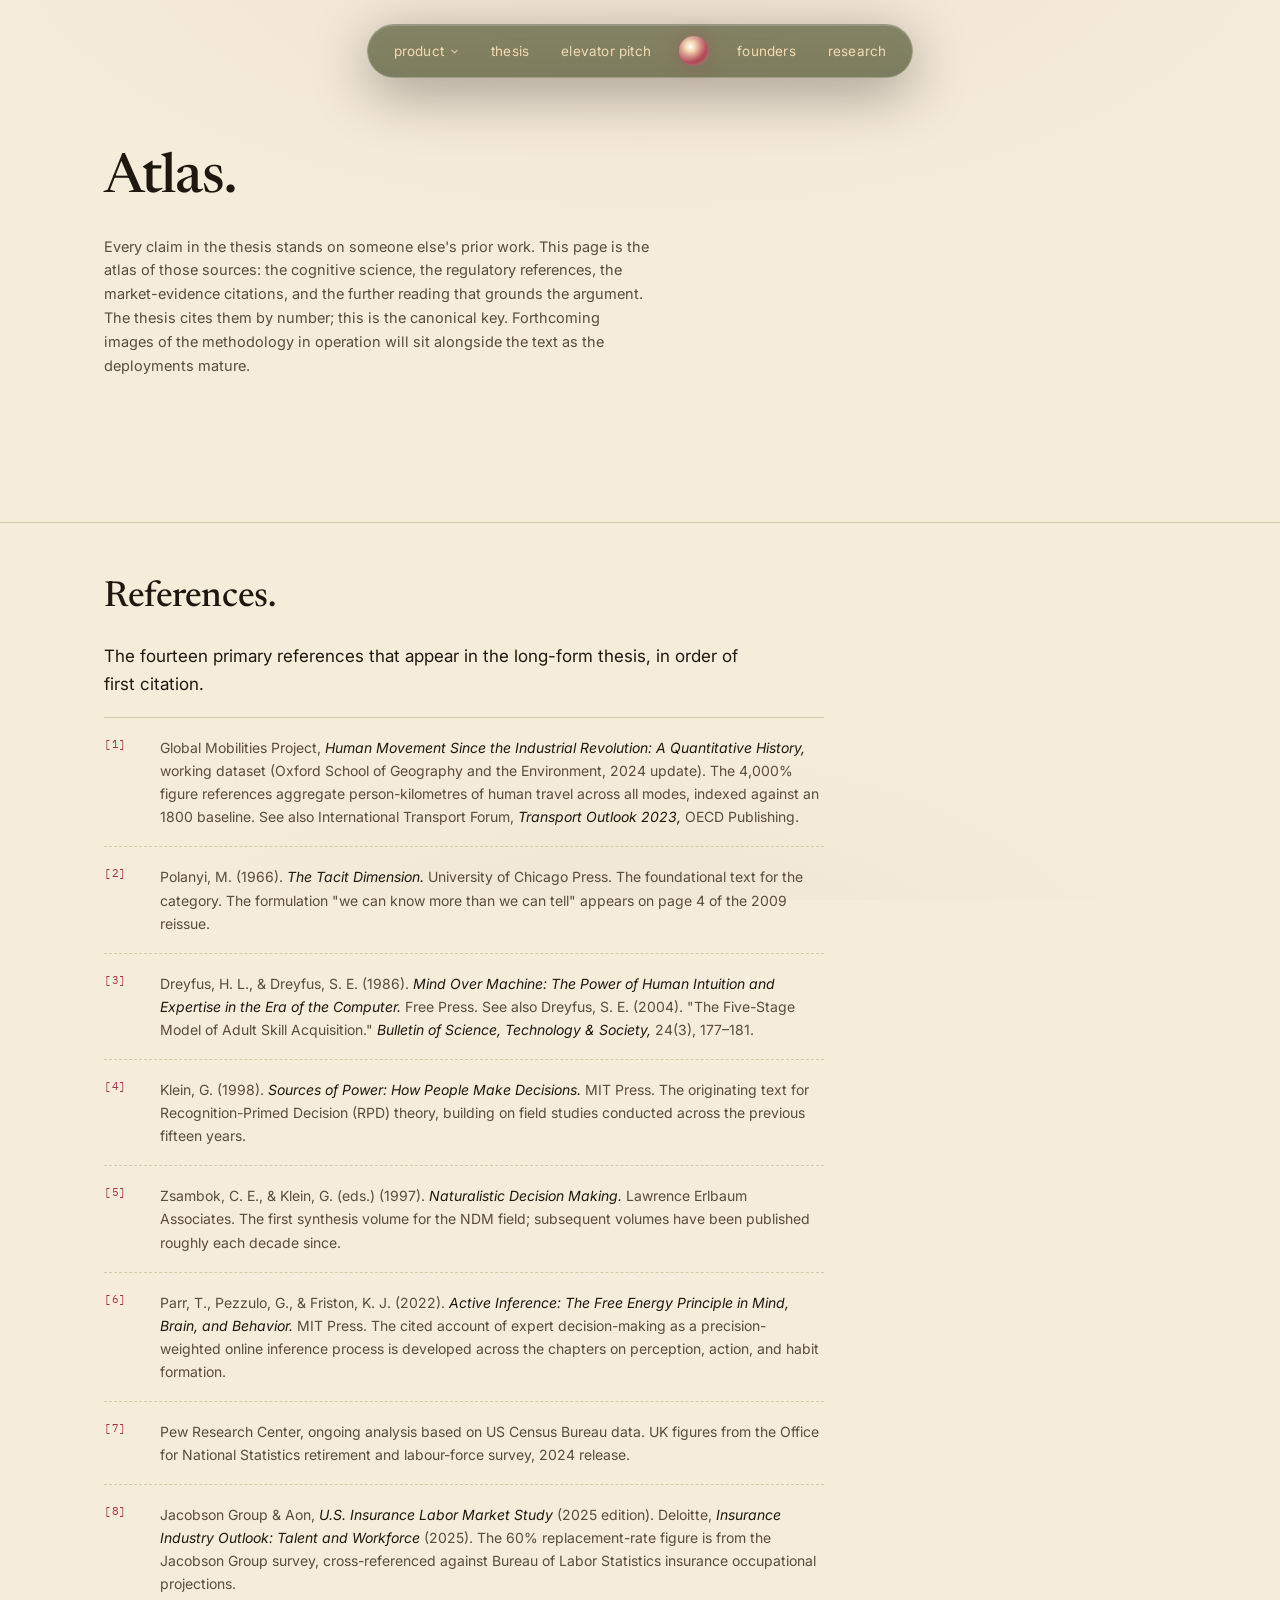
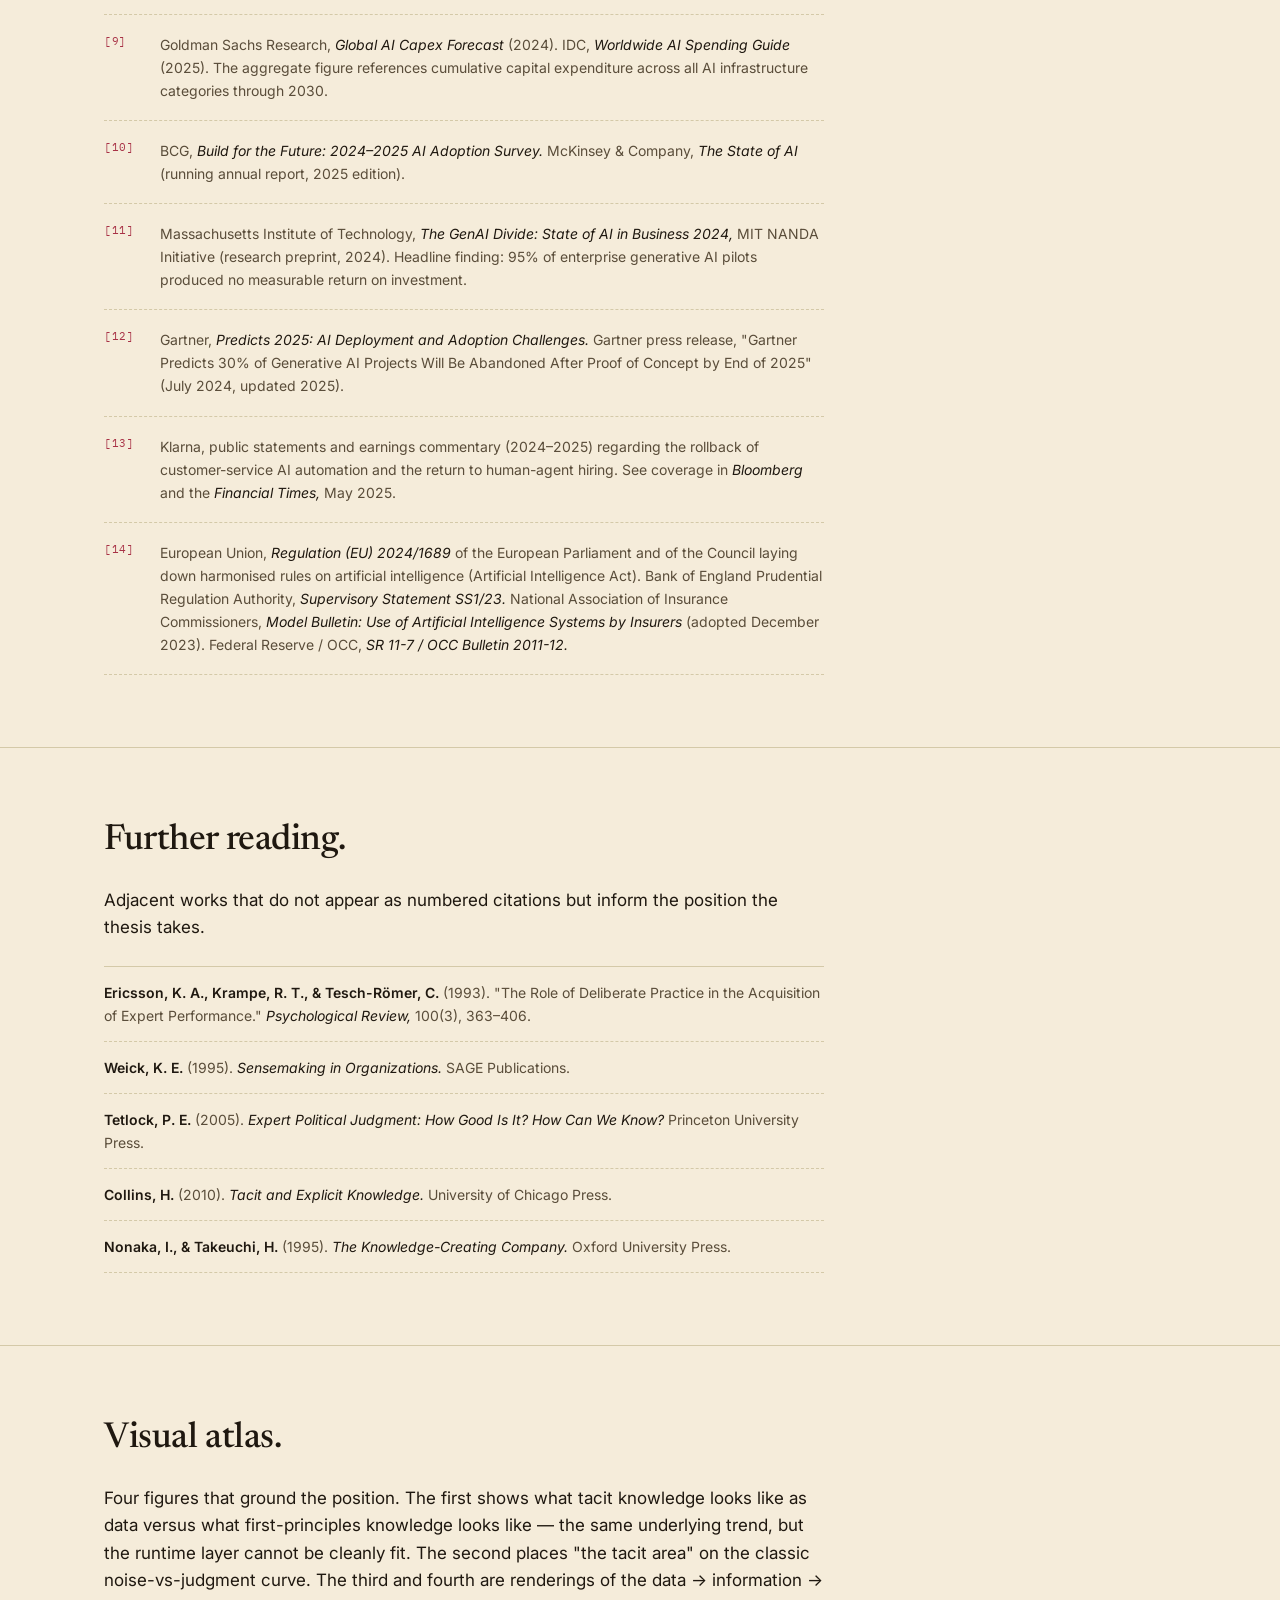
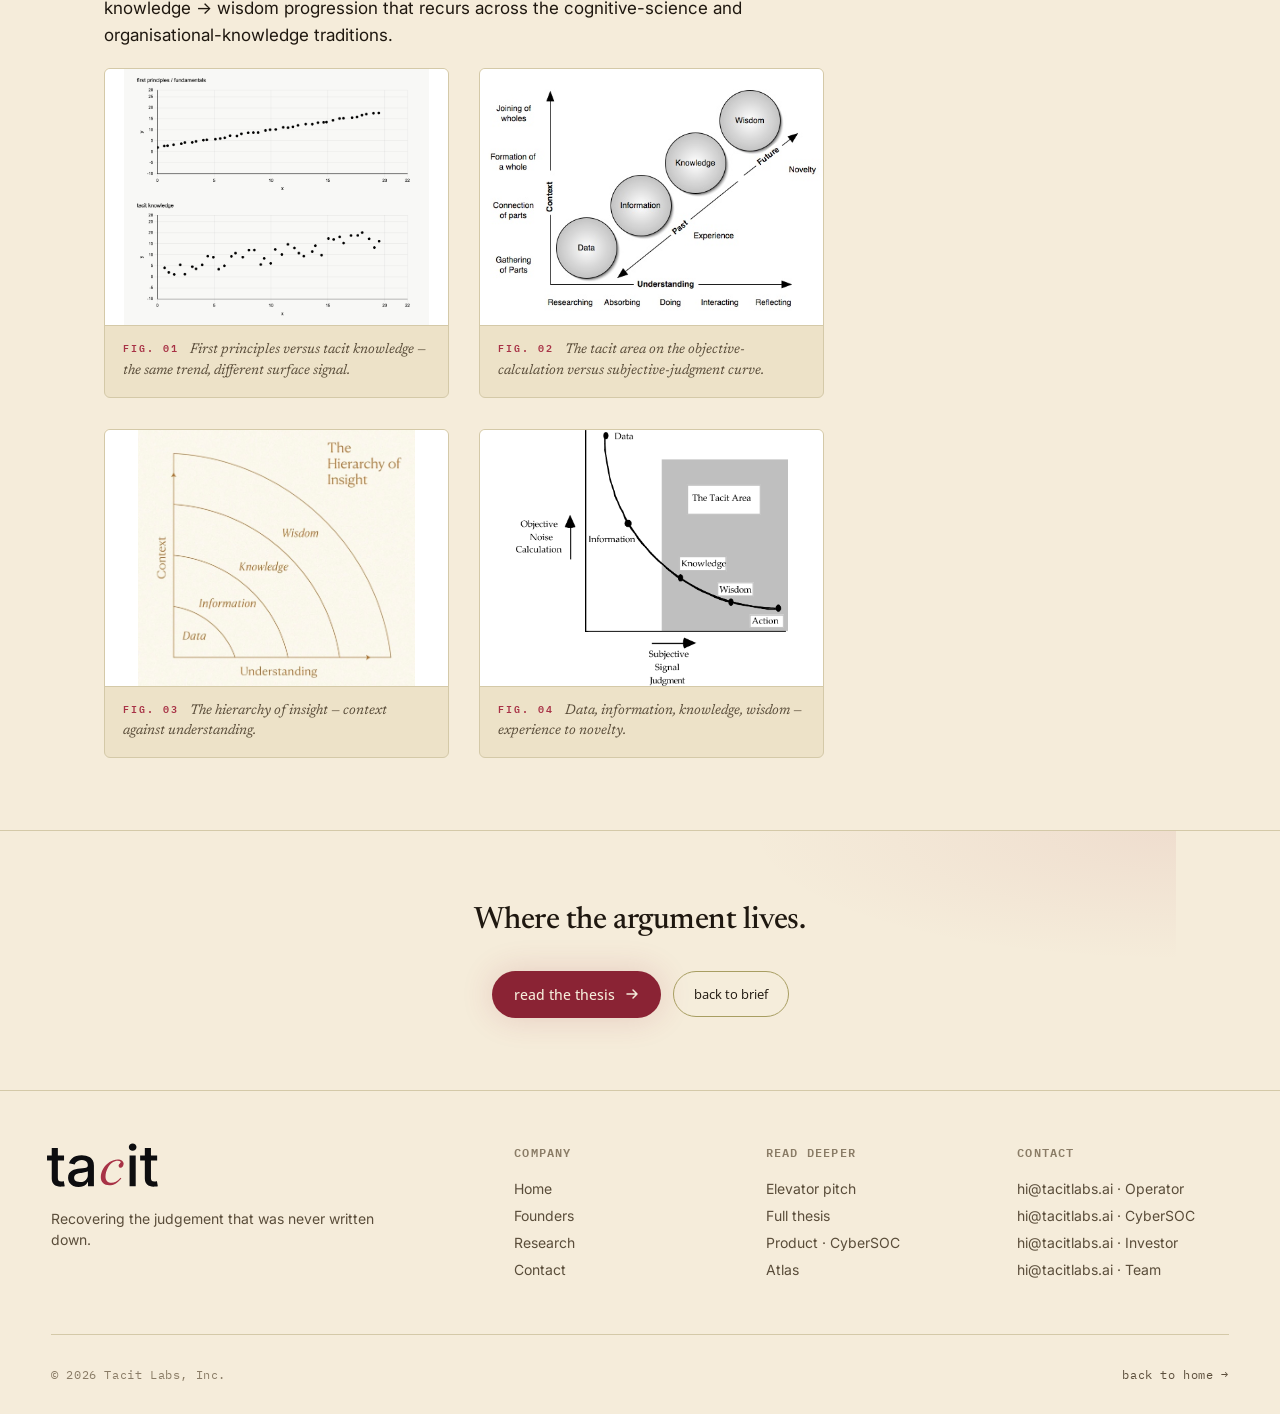
==== commit d17ceff1: "Elevator pitch: the founders' film, a sharper pitch, and a brief that is about CyberSOC The brief pa" ====
--- a/atlas.html
+++ b/atlas.html
@@ -220,7 +220,7 @@
         </div>
       </div>
       <a href="thesis.html" data-nav="thesis">thesis</a>
-      <a href="brief.html" data-nav="brief">brief</a>
+      <a href="brief.html" data-nav="brief">elevator pitch</a>
       <a href="index.html" class="logo-link" aria-label="Home"><span class="logo" aria-hidden="true"></span></a>
       <a href="founders.html" data-nav="founders">founders</a>
       <a href="essays.html" data-nav="essays">research</a>
@@ -323,7 +323,7 @@
     <div>
       <h4>Read deeper</h4>
       <ul>
-        <li><a href="brief.html">Brief</a></li>
+        <li><a href="brief.html">Elevator pitch</a></li>
         <li><a href="thesis.html">Full thesis</a></li>
         <!-- <li><a href="insurance.html">Product · Underwriting</a></li> -->
         <li><a href="cybersoc.html">Product · CyberSOC</a></li>
--- a/nav-menu.css
+++ b/nav-menu.css
@@ -64,10 +64,21 @@
   /* Home's pill sits inside its hero, which has its own padding: bring it to the same 12px */
   nav#nav{ margin-top:-6px; }
 }
+/* phones: six items, one of them two words, still on one row down to 340px */
+@media (max-width:440px){
+  .nav-wrap{ padding-left:8px; padding-right:8px; }
+  nav.tacit-nav, nav#nav{ padding:5px 4px; }
+  nav.tacit-nav > a, nav#nav > a,
+  nav .nav-menu .nav-menu-btn{ font-size:11px; padding:8px 6px; letter-spacing:0; }
+  nav .nav-menu .nav-menu-btn{ gap:3px; }
+  nav .nav-menu .chev{ width:8px; height:8px; }
+  nav.tacit-nav > a.logo-link, nav#nav > a.logo-link{ padding:0 3px; }
+  nav .logo{ width:20px; height:20px; }
+}
 @media (max-width:380px){
   nav.tacit-nav > a, nav#nav > a,
-  nav .nav-menu .nav-menu-btn{ font-size:11px; padding:8px 6px; }
-  nav.tacit-nav > a.logo-link, nav#nav > a.logo-link{ padding:0 4px; }
+  nav .nav-menu .nav-menu-btn{ font-size:10.5px; padding:8px 4px; }
+  nav.tacit-nav > a.logo-link, nav#nav > a.logo-link{ padding:0 2px; }
 }
 
 /* ── 2. the product skin ── */
@@ -99,6 +110,9 @@
 body.product nav .logo-link:hover .logo{ rotate:90deg; }
 @media (max-width:780px){
   body.product nav .logo{ width:16px; height:16px; margin:3px; }
+}
+@media (max-width:440px){
+  body.product nav .logo{ width:14px; height:14px; margin:3px; }
 }
 
 /* ── 3. the product menu: a card from the products' index, on every page ── */
